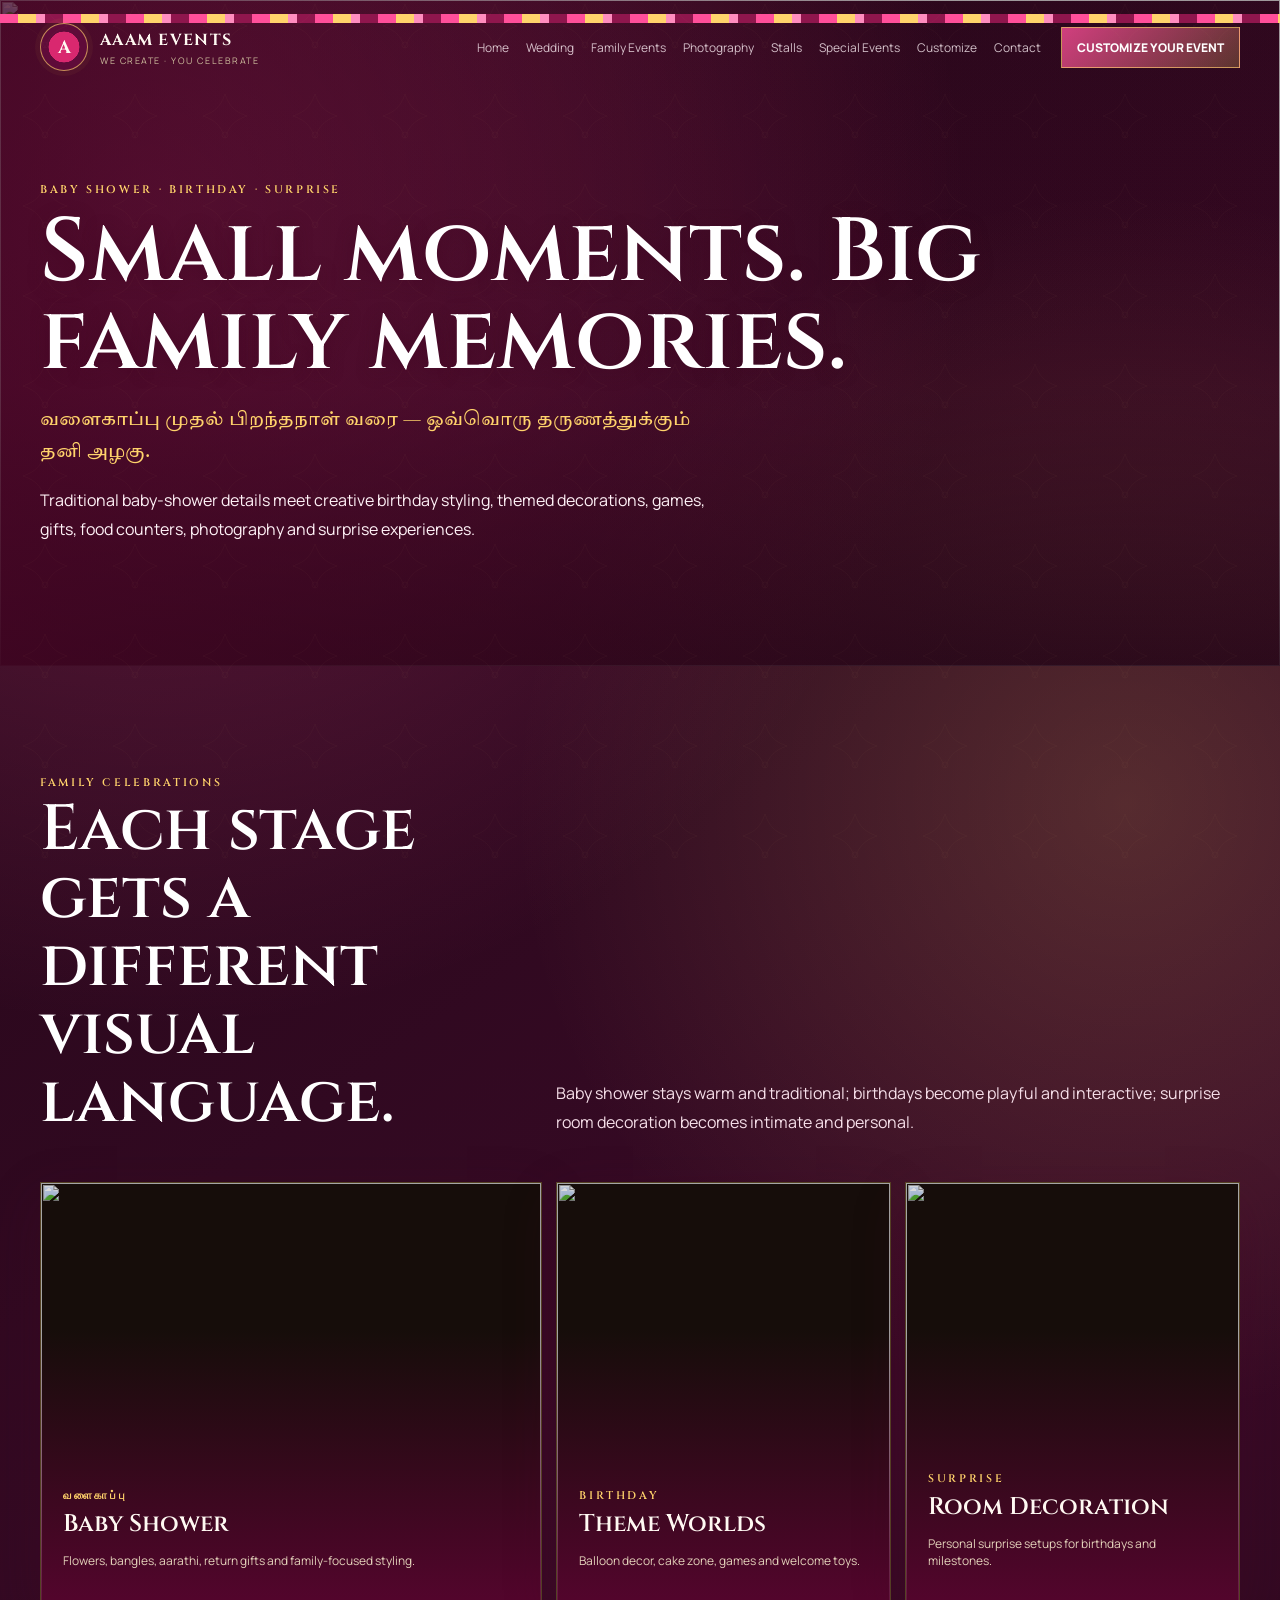
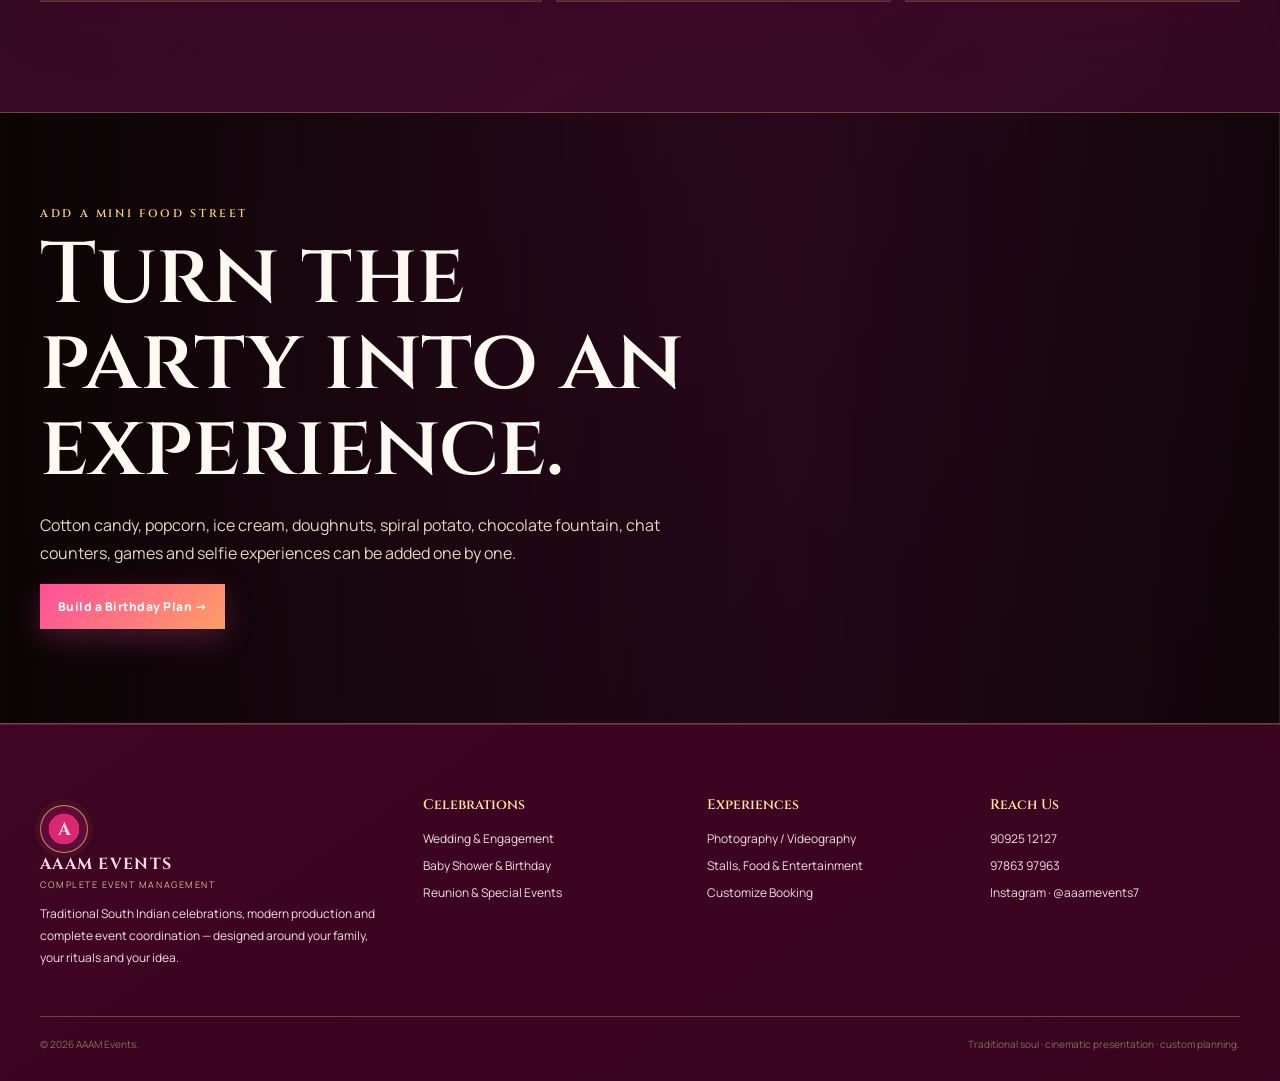
==== birthday.html @ f101c152 "Fix GitHub Pages website structure" ====
<!doctype html><html lang="en"><head><meta charset="utf-8"><meta name="viewport" content="width=device-width,initial-scale=1"><meta name="theme-color" content="#090705"><title>Baby Shower & Birthday | AAAM Events</title><link rel="stylesheet" href="assets/style.css"></head><body><header class="site-header"><div class="trad-border"></div><div class="container nav"><a class="brand" href="index.html"><div class="brand-seal">A</div><span><strong>AAAM EVENTS</strong><small>WE CREATE · YOU CELEBRATE</small></span></a><nav class="nav-links"><a href="index.html">Home</a><a href="wedding.html">Wedding</a><a href="birthday.html">Family Events</a><a href="photography.html">Photography</a><a href="stalls.html">Stalls</a><a href="corporate.html">Special Events</a><a href="booking.html">Customize</a><a href="contact.html">Contact</a></nav><a class="nav-cta" href="booking.html">CUSTOMIZE YOUR EVENT</a><button class="menu-btn">☰</button></div></header><main><section class="page-hero"><img src="https://images.unsplash.com/photo-1530103862676-de8c9debad1d?auto=format&fit=crop&w=2000&q=88"><div class="container reveal"><div class="kicker">BABY SHOWER · BIRTHDAY · SURPRISE</div><h1>Small moments. Big family memories.</h1><p class="script">வளைகாப்பு முதல் பிறந்தநாள் வரை — ஒவ்வொரு தருணத்துக்கும் தனி அழகு.</p><p>Traditional baby-shower details meet creative birthday styling, themed decorations, games, gifts, food counters, photography and surprise experiences.</p></div></section><section class="section"><div class="container"><div class="section-head reveal"><div><div class="kicker">FAMILY CELEBRATIONS</div><h2>Each stage gets a different visual language.</h2></div><p>Baby shower stays warm and traditional; birthdays become playful and interactive; surprise room decoration becomes intimate and personal.</p></div><div class="festive-grid"><div class="festive-card reveal"><img src="https://images.unsplash.com/photo-1544126592-807ade215a0b?auto=format&fit=crop&w=1500&q=86"><div class="festive-copy"><div class="kicker">வளைகாப்பு</div><h3>Baby Shower</h3><p>Flowers, bangles, aarathi, return gifts and family-focused styling.</p></div></div><div class="festive-card reveal"><img src="https://images.unsplash.com/photo-1464349153735-7db50ed83c84?auto=format&fit=crop&w=1200&q=86"><div class="festive-copy"><div class="kicker">BIRTHDAY</div><h3>Theme Worlds</h3><p>Balloon decor, cake zone, games and welcome toys.</p></div></div><div class="festive-card reveal"><img src="https://images.unsplash.com/photo-1530103862676-de8c9debad1d?auto=format&fit=crop&w=1200&q=86"><div class="festive-copy"><div class="kicker">SURPRISE</div><h3>Room Decoration</h3><p>Personal surprise setups for birthdays and milestones.</p></div></div></div></div></section><section class="cine-strip"><img class="parallax" src="https://images.unsplash.com/photo-1555244162-803834f70033?auto=format&fit=crop&w=2000&q=86"><div class="container"><div class="cine-copy reveal"><div class="kicker">ADD A MINI FOOD STREET</div><h2>Turn the party into an experience.</h2><p>Cotton candy, popcorn, ice cream, doughnuts, spiral potato, chocolate fountain, chat counters, games and selfie experiences can be added one by one.</p><a class="btn gold" href="booking.html">Build a Birthday Plan →</a></div></div></section></main><footer class="footer"><div class="container"><div class="footer-grid"><div><a class="brand" href="index.html"><div class="brand-seal">A</div><span><strong>AAAM EVENTS</strong><small>COMPLETE EVENT MANAGEMENT</small></span></a><p>Traditional South Indian celebrations, modern production and complete event coordination — designed around your family, your rituals and your idea.</p></div><div><h4>Celebrations</h4><a href="wedding.html">Wedding & Engagement</a><a href="birthday.html">Baby Shower & Birthday</a><a href="corporate.html">Reunion & Special Events</a></div><div><h4>Experiences</h4><a href="photography.html">Photography / Videography</a><a href="stalls.html">Stalls, Food & Entertainment</a><a href="booking.html">Customize Booking</a></div><div><h4>Reach Us</h4><a href="tel:+919092512127">90925 12127</a><a href="tel:+919786397963">97863 97963</a><a href="https://instagram.com/aaamevents7">Instagram · @aaamevents7</a></div></div><div class="footer-note"><span>© 2026 AAAM Events.</span><span>Traditional soul · cinematic presentation · custom planning.</span></div></div></footer><script src="assets/script.js"></script></body></html>
---- assets/style.css ----
@import url('https://fonts.googleapis.com/css2?family=Cinzel:wght@500;600;700&family=Manrope:wght@400;500;600;700&family=Tiro+Tamil:ital@0;1&display=swap');
:root{
 --ink:#090705;--ink2:#110b08;--panel:#17100c;--panel2:#20130e;--maroon:#4f0d18;--maroon2:#7a1727;--gold:#c99a45;--gold2:#f0d79a;--sandal:#e7d2ad;--ivory:#f8f1e4;--muted:#bfae98;--line:rgba(227,193,127,.18);--glass:rgba(15,9,6,.74);--shadow:0 32px 90px rgba(0,0,0,.48)
}
*{box-sizing:border-box}html{scroll-behavior:smooth}body{margin:0;background:var(--ink);color:var(--ivory);font-family:Manrope,system-ui,sans-serif;overflow-x:hidden;background-image:radial-gradient(circle at 12% 8%,rgba(122,23,39,.18),transparent 28%),radial-gradient(circle at 90% 35%,rgba(201,154,69,.08),transparent 23%)}
a{color:inherit;text-decoration:none}img{max-width:100%;display:block}.container{width:min(1200px,calc(100% - 40px));margin:auto}.section{padding:110px 0;position:relative}.eyebrow,.kicker{font:600 11px/1.2 Cinzel,serif;letter-spacing:.24em;color:var(--gold2);text-transform:uppercase}.display{font-family:Cinzel,serif}.tamil{font-family:'Tiro Tamil',serif}.muted{color:var(--muted)}
body:before{content:"";position:fixed;inset:0;pointer-events:none;z-index:90;opacity:.05;background-image:url("data:image/svg+xml,%3Csvg xmlns='http://www.w3.org/2000/svg' width='90' height='90' viewBox='0 0 90 90'%3E%3Cg fill='none' stroke='%23e1bc78' stroke-width='.7'%3E%3Cpath d='M45 4c4 12 10 18 22 22-12 4-18 10-22 22-4-12-10-18-22-22C35 22 41 16 45 4Z'/%3E%3Ccircle cx='45' cy='45' r='3'/%3E%3C/g%3E%3C/svg%3E")}
.trad-border{height:9px;background:repeating-linear-gradient(90deg,var(--gold) 0 18px,#6c1a26 18px 36px,#d8b46a 36px 45px,#25110c 45px 63px)}
.site-header{position:fixed;inset:0 0 auto;z-index:70;padding:14px 0;transition:.35s}.site-header.scrolled{padding:9px 0;background:rgba(9,7,5,.93);backdrop-filter:blur(18px);border-bottom:1px solid var(--line)}.nav{display:flex;align-items:center;gap:20px}.brand{display:flex;align-items:center;gap:12px;min-width:max-content}.brand-seal{width:48px;height:48px;border:1px solid rgba(233,204,143,.55);border-radius:50%;display:grid;place-items:center;font:700 18px Cinzel;background:radial-gradient(circle,#5d101d 0 47%,#160c08 48%);box-shadow:0 0 0 5px rgba(201,154,69,.06)}.brand strong{font:700 16px Cinzel;letter-spacing:.08em}.brand small{display:block;color:#cdbd9d;font-size:9px;letter-spacing:.17em;margin-top:3px}.nav-links{margin-left:auto;display:flex;gap:17px;align-items:center;font-size:12px}.nav-links a{color:#e7dcc8;opacity:.78;position:relative}.nav-links a:hover{opacity:1;color:var(--gold2)}.nav-cta{padding:11px 15px;border:1px solid rgba(201,154,69,.5);background:linear-gradient(135deg,rgba(122,23,39,.45),rgba(201,154,69,.08));font-size:12px;font-weight:800}.menu-btn{display:none;margin-left:auto;background:none;color:#fff;border:1px solid var(--line);padding:8px 11px;font-size:18px}
.hero{min-height:100vh;display:flex;align-items:flex-end;padding:150px 0 70px;position:relative;isolation:isolate;overflow:hidden}.hero-media{position:absolute;inset:0;z-index:-3}.hero-media img,.page-hero img{width:100%;height:100%;object-fit:cover;filter:saturate(.76) contrast(1.08) brightness(.72)}.hero:after,.page-hero:after{content:"";position:absolute;inset:0;z-index:-2;background:linear-gradient(90deg,rgba(8,5,4,.95) 0%,rgba(8,5,4,.63) 44%,rgba(8,5,4,.22) 72%),linear-gradient(180deg,rgba(8,5,4,.15),rgba(8,5,4,.35) 55%,#090705 100%)}.hero:before{content:"";position:absolute;left:0;right:0;bottom:0;height:88px;background:linear-gradient(180deg,transparent,#090705);z-index:-1}.hero-grid{display:grid;grid-template-columns:1.15fr .85fr;gap:60px;align-items:end}.hero h1{font:600 clamp(48px,7vw,92px)/.98 Cinzel;margin:16px 0 22px;letter-spacing:-.045em;max-width:900px}.hero h1 em{font-family:'Tiro Tamil',serif;font-weight:400;color:var(--gold2)}.hero p{max-width:650px;color:#dfd2be;line-height:1.8;font-size:16px}.hero-actions{display:flex;gap:12px;flex-wrap:wrap;margin-top:28px}.btn{display:inline-flex;align-items:center;gap:10px;padding:14px 18px;border:1px solid var(--line);font-size:12px;font-weight:800;letter-spacing:.04em;background:rgba(16,10,7,.55);backdrop-filter:blur(8px)}.btn.gold{background:linear-gradient(135deg,#a8782d,#d5ae67);color:#160c08;border-color:transparent}.hero-statbox{justify-self:end;width:min(360px,100%);padding:24px;border:1px solid var(--line);background:rgba(14,8,6,.56);backdrop-filter:blur(14px);position:relative}.hero-statbox:before,.hero-statbox:after{content:"";position:absolute;width:34px;height:34px;border-color:var(--gold);opacity:.7}.hero-statbox:before{left:-1px;top:-1px;border-left:2px solid;border-top:2px solid}.hero-statbox:after{right:-1px;bottom:-1px;border-right:2px solid;border-bottom:2px solid}.mini-line{display:flex;justify-content:space-between;padding:12px 0;border-bottom:1px solid rgba(255,255,255,.08);font-size:12px}.mini-line b{font-family:Cinzel;color:var(--gold2)}
.marquee{overflow:hidden;border-block:1px solid var(--line);background:#0d0806}.marquee-track{display:flex;width:max-content;animation:marquee 30s linear infinite;padding:15px 0}.marquee span{font:600 12px Cinzel;letter-spacing:.12em;color:#d9c8aa;margin-right:42px}.marquee span:after{content:"✦";color:var(--gold);margin-left:42px}@keyframes marquee{to{transform:translateX(-50%)}}
.section-head{display:grid;grid-template-columns:.8fr 1.2fr;gap:60px;align-items:end;margin-bottom:46px}.section-head h2{font:600 clamp(38px,5vw,68px)/1.06 Cinzel;margin:8px 0 0}.section-head p{color:var(--muted);line-height:1.8;margin:0;max-width:680px}.ornament{display:flex;align-items:center;gap:12px;color:var(--gold);margin:14px 0}.ornament:before,.ornament:after{content:"";height:1px;flex:1;background:linear-gradient(90deg,transparent,var(--gold),transparent)}
.life-journey{display:grid;grid-template-columns:repeat(12,1fr);gap:14px}.journey-card{grid-column:span 4;min-height:420px;position:relative;overflow:hidden;border:1px solid var(--line);background:#160d09}.journey-card.wide{grid-column:span 8}.journey-card.tall{min-height:560px}.journey-card img{position:absolute;inset:0;width:100%;height:100%;object-fit:cover;filter:saturate(.75) brightness(.7);transition:.8s}.journey-card:hover img{transform:scale(1.055);filter:saturate(.9) brightness(.8)}.journey-card:after{content:"";position:absolute;inset:0;background:linear-gradient(180deg,transparent 25%,rgba(8,5,4,.96) 95%)}.journey-copy{position:absolute;z-index:2;left:26px;right:26px;bottom:24px}.journey-copy .num{font:600 11px Cinzel;color:var(--gold2);letter-spacing:.2em}.journey-copy h3{font:600 28px Cinzel;margin:7px 0}.journey-copy p{font-size:13px;line-height:1.6;color:#d4c5ad;margin:0}.journey-copy .tamil{color:#e9d8b7;font-size:15px}
.temple-grid{display:grid;grid-template-columns:repeat(4,1fr);gap:14px}.temple-card{padding:26px 20px 22px;border:1px solid var(--line);background:linear-gradient(180deg,rgba(83,13,25,.25),rgba(25,14,10,.95));position:relative;min-height:190px;overflow:hidden}.temple-card:before{content:"";position:absolute;top:-38px;right:-38px;width:110px;height:110px;border:1px solid rgba(201,154,69,.18);transform:rotate(45deg)}.temple-card .ico{font-size:28px}.temple-card h3{font:600 18px Cinzel;margin:16px 0 8px}.temple-card p{font-size:12px;color:var(--muted);line-height:1.6}
.cine-strip{min-height:68vh;position:relative;display:flex;align-items:center;overflow:hidden;border-block:1px solid var(--line)}.cine-strip img{position:absolute;inset:-10% 0;width:100%;height:120%;object-fit:cover;filter:saturate(.72) brightness(.65)}.cine-strip:after{content:"";position:absolute;inset:0;background:linear-gradient(90deg,rgba(9,5,4,.96),rgba(9,5,4,.28) 62%,rgba(9,5,4,.75))}.cine-copy{position:relative;z-index:2;max-width:650px}.cine-copy h2{font:600 clamp(44px,7vw,86px)/1 Cinzel;margin:12px 0 20px}.cine-copy p{line-height:1.8;color:#e2d6c1}
.page-hero{min-height:74vh;padding:145px 0 68px;display:flex;align-items:flex-end;position:relative;isolation:isolate;overflow:hidden}.page-hero img{position:absolute;inset:0;z-index:-3}.page-hero h1{font:600 clamp(50px,7vw,94px)/.98 Cinzel;margin:14px 0 12px;max-width:1000px}.page-hero p{max-width:690px;line-height:1.8;color:#dfd4c1}.page-hero .script{font-family:'Tiro Tamil',serif;color:var(--gold2);font-size:18px}
/* unique wedding */.ritual-path{display:grid;grid-template-columns:repeat(5,1fr);gap:10px}.ritual{padding:28px 18px;border:1px solid var(--line);background:#130b08;text-align:center;position:relative}.ritual:after{content:"";position:absolute;right:-10px;top:50%;width:10px;height:1px;background:var(--gold)}.ritual:last-child:after{display:none}.ritual b{display:block;font:600 15px Cinzel;color:var(--gold2);margin-bottom:8px}.ritual span{font-size:11px;color:var(--muted)}
/* photography */.photo-lab{display:grid;grid-template-columns:1.1fr .9fr;gap:14px}.photo-card{position:relative;min-height:560px;overflow:hidden;border:1px solid var(--line);background:#0b0806}.photo-card.small{min-height:273px}.photo-stack{display:grid;gap:14px}.photo-card img{position:absolute;inset:0;width:100%;height:100%;object-fit:cover;filter:grayscale(.55) sepia(.18) brightness(.72);transition:.8s}.photo-card:hover img{filter:grayscale(0) sepia(0) brightness(.8);transform:scale(1.06)}.photo-card:after{content:"";position:absolute;inset:0;background:linear-gradient(180deg,transparent 36%,rgba(8,5,4,.95))}.photo-meta{position:absolute;z-index:2;left:24px;right:24px;bottom:22px}.photo-meta h3{font:600 26px Cinzel;margin:5px 0}.photo-meta p{font-size:12px;color:#d2c2a7}.viewfinder{position:absolute;inset:14px;border:1px solid rgba(239,211,156,.28);z-index:2;pointer-events:none}.viewfinder:before,.viewfinder:after{content:"";position:absolute;left:50%;top:50%;background:rgba(239,211,156,.35)}.viewfinder:before{width:1px;height:34px;transform:translate(-50%,-50%)}.viewfinder:after{height:1px;width:34px;transform:translate(-50%,-50%)}
/* birthday */.festive-grid{display:grid;grid-template-columns:1.2fr .8fr .8fr;gap:14px}.festive-card{min-height:420px;border:1px solid var(--line);position:relative;overflow:hidden;background:#160d0a}.festive-card:nth-child(2),.festive-card:nth-child(3){min-height:320px}.festive-card img{position:absolute;inset:0;width:100%;height:100%;object-fit:cover;filter:saturate(.85) brightness(.72);transition:.7s}.festive-card:hover img{transform:scale(1.05)}.festive-card:after{content:"";position:absolute;inset:0;background:linear-gradient(180deg,transparent 34%,rgba(26,8,12,.95))}.festive-copy{position:absolute;z-index:2;left:22px;bottom:20px;right:20px}.festive-copy h3{font:600 24px Cinzel;margin:6px 0}.festive-copy p{font-size:12px;color:#e3d2ba}.floating-dot{position:absolute;width:10px;height:10px;border:1px solid var(--gold);border-radius:50%;animation:floatdot 5s ease-in-out infinite}@keyframes floatdot{50%{transform:translateY(-18px) scale(1.3);opacity:.45}}
/* stalls */.stall-street{display:grid;grid-template-columns:repeat(3,1fr);gap:14px}.stall-card{padding:26px;border:1px solid var(--line);background:linear-gradient(155deg,#1f100c,#0c0806);min-height:250px;position:relative;overflow:hidden}.stall-card h3{font:600 20px Cinzel;color:var(--gold2);margin:14px 0 10px}.stall-card ul{padding-left:17px;color:var(--muted);font-size:12px;line-height:1.9}.stall-card:before{content:"";position:absolute;inset:0 auto auto 0;width:100%;height:4px;background:linear-gradient(90deg,var(--maroon2),var(--gold),var(--maroon2))}
/* corporate */.corporate-grid{display:grid;grid-template-columns:repeat(12,1fr);gap:14px}.corp-card{grid-column:span 4;padding:30px;border:1px solid var(--line);background:linear-gradient(145deg,#120c09,#1d120d);min-height:260px}.corp-card.wide{grid-column:span 8}.corp-card h3{font:600 22px Cinzel;color:var(--gold2)}.corp-card p{font-size:13px;line-height:1.7;color:var(--muted)}
/* booking */.booking-wrap{display:grid;grid-template-columns:minmax(0,1fr) 390px;gap:22px;align-items:start}.booking-shell{border:1px solid var(--line);background:linear-gradient(180deg,rgba(45,20,13,.62),rgba(17,10,7,.9));box-shadow:var(--shadow)}.booking-intro{padding:30px 32px;border-bottom:1px solid var(--line);background:radial-gradient(circle at top right,rgba(122,23,39,.32),transparent 42%)}.booking-intro h2{font:600 32px Cinzel;margin:8px 0}.booking-intro p{color:var(--muted);font-size:13px;line-height:1.7}.builder-form{padding:0 32px 32px}.form-step{padding:30px 0;border-bottom:1px solid var(--line)}.form-step:last-child{border-bottom:0}.form-step h3{font:600 19px Cinzel;margin:0 0 8px;color:#f0ddb7}.form-step .desc{margin:0 0 18px;color:var(--muted);font-size:12px}.choice-grid{display:grid;grid-template-columns:repeat(4,1fr);gap:9px}.choice input{position:absolute;opacity:0;pointer-events:none}.choice label{display:flex;align-items:center;gap:9px;padding:12px 11px;border:1px solid rgba(223,190,124,.16);background:#100b08;color:#d8c8ad;min-height:48px;font-size:11px;cursor:pointer;transition:.22s}.choice label:before{content:"";width:15px;height:15px;flex:0 0 15px;border:1px solid #8e7044;box-shadow:inset 0 0 0 3px #100b08}.choice input:checked+label{border-color:var(--gold);background:rgba(122,23,39,.33);color:#fff1d1}.choice input:checked+label:before{background:var(--gold)}.field-grid{display:grid;grid-template-columns:repeat(2,1fr);gap:12px}.field{display:flex;flex-direction:column;gap:7px}.field label{font-size:11px;color:#cbb99a}.field input,.field select,.field textarea{width:100%;border:1px solid rgba(223,190,124,.18);background:#0e0907;color:#fff4df;padding:13px 14px;border-radius:0;outline:none;font:500 12px Manrope}.field input:focus,.field select:focus,.field textarea:focus{border-color:var(--gold)}.field textarea{min-height:110px;resize:vertical}.service-group{margin-top:18px;border:1px solid rgba(223,190,124,.15);background:rgba(8,5,4,.35)}.service-group-head{display:flex;justify-content:space-between;align-items:center;padding:14px 16px;border-bottom:1px solid rgba(223,190,124,.12);background:rgba(122,23,39,.16)}.service-group-head h4{font:600 14px Cinzel;margin:0;color:var(--gold2)}.select-all{font-size:10px;color:#d5bd8d;cursor:pointer;border:0;background:none}.service-group .choice-grid{padding:14px}.sticky-summary{position:sticky;top:86px;border:1px solid rgba(201,154,69,.38);background:linear-gradient(155deg,#211008,#0b0705 50%,#180b0f);box-shadow:var(--shadow);overflow:hidden}.summary-top{padding:24px 24px 18px;border-bottom:1px solid var(--line)}.summary-top h2{font:600 28px Cinzel;margin:7px 0}.summary-body{padding:0 24px 20px}.summary-row{display:flex;justify-content:space-between;gap:18px;padding:12px 0;border-bottom:1px dashed rgba(255,255,255,.09);font-size:11px}.summary-row span{color:var(--muted)}.selected-list{max-height:280px;overflow:auto;padding:12px 0}.selected-chip{display:inline-block;margin:3px 3px 3px 0;padding:6px 8px;border:1px solid rgba(201,154,69,.26);background:rgba(122,23,39,.19);font-size:9px;color:#ead9b7}.booking-count{font:700 42px Cinzel;color:var(--gold2);line-height:1}.summary-actions{display:grid;gap:9px;padding-top:14px}.whatsapp-btn,.secondary-btn{width:100%;border:0;padding:14px 16px;font-weight:900;font-size:11px;cursor:pointer}.whatsapp-btn{background:#b78a3e;color:#160d08}.secondary-btn{background:transparent;color:#e8d6b2;border:1px solid var(--line)}.small-note{font-size:9px;color:#8f806c;line-height:1.6;margin-top:10px}
/* contact */.contact-grid{display:grid;grid-template-columns:.8fr 1.2fr;gap:14px}.contact-card{border:1px solid var(--line);padding:34px;background:#130c09}.contact-card h3{font:600 26px Cinzel;color:var(--gold2)}.contact-card a{display:block;padding:13px 0;border-bottom:1px solid var(--line);color:#decbaa}
.footer{padding:70px 0 30px;border-top:1px solid var(--line);background:#070504}.footer-grid{display:grid;grid-template-columns:1.4fr 1fr 1fr 1fr;gap:34px}.footer h4{font:600 14px Cinzel;color:var(--gold2);margin:0 0 16px}.footer a{display:block;color:var(--muted);font-size:12px;margin:10px 0}.footer p{color:var(--muted);font-size:12px;line-height:1.8}.footer-note{margin-top:36px;padding-top:20px;border-top:1px solid var(--line);display:flex;justify-content:space-between;color:#7e715f;font-size:10px}.reveal{opacity:0;transform:translateY(24px);transition:.85s cubic-bezier(.2,.75,.2,1)}.reveal.in{opacity:1;transform:none}.parallax{will-change:transform}
@media(max-width:980px){.nav-links{display:none;position:fixed;left:18px;right:18px;top:76px;flex-direction:column;align-items:stretch;background:#0d0806;border:1px solid var(--line);padding:18px}.nav-links.open{display:flex}.menu-btn{display:block}.nav-cta{display:none}.hero-grid,.section-head,.booking-wrap,.photo-lab,.contact-grid{grid-template-columns:1fr}.hero-statbox{justify-self:start}.journey-card,.journey-card.wide{grid-column:span 6}.temple-grid{grid-template-columns:repeat(2,1fr)}.ritual-path{grid-template-columns:repeat(3,1fr)}.stall-street{grid-template-columns:1fr 1fr}.corp-card,.corp-card.wide{grid-column:span 6}.choice-grid{grid-template-columns:repeat(3,1fr)}.sticky-summary{position:relative;top:0}.footer-grid{grid-template-columns:1fr 1fr}}
@media(max-width:640px){.container{width:min(100% - 24px,1200px)}.section{padding:76px 0}.site-header{padding:10px 0}.brand-seal{width:40px;height:40px}.brand strong{font-size:13px}.hero{min-height:92vh;padding:125px 0 48px}.hero h1{font-size:48px}.hero-statbox{display:none}.journey-card,.journey-card.wide{grid-column:span 12;min-height:360px}.temple-grid,.stall-street,.festive-grid{grid-template-columns:1fr}.ritual-path{grid-template-columns:1fr 1fr}.ritual:after{display:none}.corp-card,.corp-card.wide{grid-column:span 12}.choice-grid,.service-group .choice-grid,.field-grid{grid-template-columns:1fr 1fr}.builder-form{padding:0 16px 20px}.booking-intro{padding:22px 18px}.form-step{padding:24px 0}.photo-card,.photo-card.small{min-height:380px}.footer-grid{grid-template-columns:1fr}.footer-note{flex-direction:column;gap:8px}.page-hero{min-height:62vh;padding-top:120px}.page-hero h1{font-size:48px}}
@media(max-width:420px){.choice-grid,.service-group .choice-grid,.field-grid{grid-template-columns:1fr}.ritual-path{grid-template-columns:1fr}}


/* === FINAL CINEMATIC VIDEO INTEGRATION === */
.cinematic-hero{min-height:100svh;isolation:isolate;overflow:hidden}.cinematic-hero .hero-media{position:absolute;inset:0;z-index:-3}.hero-video{width:100%;height:100%;object-fit:cover;object-position:center center;display:block;filter:saturate(.86) contrast(1.06) brightness(.74)}.cinematic-hero .hero-media:after{content:"";position:absolute;inset:0;background:linear-gradient(90deg,rgba(7,4,3,.91) 0%,rgba(7,4,3,.70) 35%,rgba(7,4,3,.20) 72%,rgba(7,4,3,.34) 100%),linear-gradient(0deg,rgba(7,4,3,.70),transparent 35%,rgba(7,4,3,.26));pointer-events:none}.hero-vignette{position:absolute;inset:0;z-index:-1;pointer-events:none;background:radial-gradient(circle at 76% 42%,transparent 0 23%,rgba(7,4,3,.08) 48%,rgba(7,4,3,.50) 100%)}.film-ribbon{position:relative;z-index:5;margin-top:-1px;border-top:1px solid rgba(240,215,154,.22);border-bottom:1px solid rgba(240,215,154,.15);background:linear-gradient(90deg,#180b08,#3d1018 45%,#160b08);box-shadow:0 18px 50px rgba(0,0,0,.28)}.film-ribbon .container{min-height:92px;display:flex;align-items:center;justify-content:space-between;gap:24px}.film-label{display:grid;grid-template-columns:auto auto;align-items:center;gap:5px 22px}.film-label span{grid-row:1/3;font:600 10px Cinzel;letter-spacing:.22em;color:var(--gold2);writing-mode:vertical-rl;transform:rotate(180deg);opacity:.8}.film-label strong{font:600 18px Cinzel;color:#f3dfb7}.film-label small{color:#ad9c83;font-size:10px}.soundless{border:1px solid rgba(236,203,137,.24);background:rgba(8,5,4,.35);color:#e6cca0;padding:11px 15px;font:700 9px Manrope;letter-spacing:.12em;text-transform:uppercase;cursor:pointer;transition:.25s}.soundless:hover{border-color:var(--gold);background:rgba(122,23,39,.28)}
/* Video-backed section for the life journey */
.life-journey{position:relative}.life-journey:before{content:"";position:absolute;inset:-28px;border:1px solid rgba(201,154,69,.10);pointer-events:none}.journey-card{box-shadow:0 20px 50px rgba(0,0,0,.30)}
@media(max-width:640px){.hero-video{object-position:58% center}.film-ribbon .container{min-height:106px}.film-label{grid-template-columns:auto 1fr;gap:4px 12px}.film-label span{grid-row:1/3}.film-label strong{font-size:14px}.film-label small{font-size:9px}.soundless{display:none}}


/* === BRIGHT CINEMATIC HOME: VIDEO RUNS BEHIND THE WHOLE PAGE === */
.home-page{--pink:#ff4f9a;--pink2:#ff78b6;--rose:#d9286f;--sun:#ffd36b;--cream:#fff7ea;background:transparent;color:#fff9f2}
.home-page .global-video-bg{position:fixed;inset:0;z-index:-20;background:#14060d;overflow:hidden}
.home-page .global-video-bg video{width:100%;height:100%;object-fit:cover;object-position:center;filter:saturate(1.2) contrast(1.03) brightness(1.06);transform:scale(1.01)}
.home-page:before{opacity:.025;z-index:60}
.home-page main,.home-page .section,.home-page .marquee,.home-page .film-ribbon,.home-page .footer{background:transparent}
.home-page .hero:after,.home-page .hero:before,.home-page .cinematic-hero .hero-media:after,.home-page .hero-vignette{display:none!important;background:none!important}
.home-page .cinematic-hero{background:transparent}
.home-page .hero h1{font-size:clamp(44px,6vw,78px);max-width:760px;text-shadow:0 3px 18px rgba(25,0,12,.72)}
.home-page .hero h1 em,.home-page .kicker,.home-page .eyebrow{color:var(--sun)}
.home-page .hero p{color:#fff;max-width:680px;text-shadow:0 2px 10px rgba(25,0,12,.8);font-weight:500}
.home-page .hero-statbox{background:rgba(58,4,29,.22);border-color:rgba(255,211,107,.55);backdrop-filter:blur(5px)}
.home-page .hero-statbox .mini-line b{color:#ffe3a0}
.home-page .btn{background:rgba(111,6,55,.28);border-color:rgba(255,255,255,.45);color:white;backdrop-filter:blur(4px)}
.home-page .btn.gold{background:linear-gradient(135deg,var(--pink),#ff9d65);color:#fff;border:0;box-shadow:0 10px 30px rgba(255,79,154,.28)}
.home-page .film-ribbon{background:rgba(75,5,39,.34);border-color:rgba(255,211,107,.4);backdrop-filter:blur(5px)}
.home-page .film-label strong{color:#fff}.home-page .film-label small{color:#ffe9f2}.home-page .film-label span{color:var(--sun)}
.home-page .marquee{background:rgba(75,5,39,.30);border-color:rgba(255,255,255,.2);backdrop-filter:blur(4px)}
.home-page .marquee span{color:#fff}.home-page .marquee span:after{color:var(--sun)}
.home-page .section{margin:24px 0}.home-page .section>.container{padding:48px 34px;background:rgba(61,4,31,.20);border:1px solid rgba(255,255,255,.16);backdrop-filter:blur(3px);box-shadow:0 20px 60px rgba(38,0,18,.12)}
.home-page .section-head p,.home-page .muted{color:#fff0f6}.home-page .section-head h2{color:#fff;text-shadow:0 3px 14px rgba(32,0,14,.5)}
.home-page .journey-card{border-color:rgba(255,255,255,.35);box-shadow:0 18px 50px rgba(45,0,21,.25)}
.home-page .journey-card img{filter:saturate(1.08) brightness(.9)}.home-page .journey-card:hover img{filter:saturate(1.2) brightness(1)}
.home-page .journey-card:after{background:linear-gradient(180deg,transparent 35%,rgba(74,3,35,.86) 100%)}
.home-page .temple-card{background:linear-gradient(145deg,rgba(215,40,111,.48),rgba(255,118,182,.18));border-color:rgba(255,225,158,.42);backdrop-filter:blur(5px)}
.home-page .temple-card p{color:#fff0f6}.home-page .temple-card h3{color:#fff}.home-page .temple-card .ico{filter:drop-shadow(0 4px 10px rgba(0,0,0,.25))}
.home-page .cine-strip:after{background:linear-gradient(90deg,rgba(91,3,43,.48),rgba(91,3,43,.05) 65%,rgba(91,3,43,.18))}.home-page .cine-strip img{filter:saturate(1.1) brightness(.9)}
.home-page .footer{background:rgba(49,2,24,.40);backdrop-filter:blur(6px);border-color:rgba(255,255,255,.18)}
.home-page .site-header.scrolled{background:rgba(79,3,39,.68);border-color:rgba(255,255,255,.16);backdrop-filter:blur(10px)}
.home-page .trad-border{background:repeating-linear-gradient(90deg,#ff4f9a 0 18px,#ffd36b 18px 36px,#ff8dbf 36px 45px,#8f164d 45px 63px)}
.sound-toggle{position:fixed;right:22px;bottom:22px;z-index:100;border:1px solid rgba(255,255,255,.55);border-radius:999px;background:linear-gradient(135deg,#e92d79,#ff7fae);color:#fff;padding:12px 17px;font:800 11px Manrope;letter-spacing:.04em;cursor:pointer;box-shadow:0 10px 35px rgba(79,3,39,.35)}
.sound-toggle.on{background:linear-gradient(135deg,#ffb83e,#ff6c91)}
@media(max-width:640px){.home-page .section>.container{padding:30px 18px}.home-page .hero h1{font-size:43px}.sound-toggle{right:12px;bottom:12px;padding:10px 13px}.home-page .global-video-bg video{object-position:58% center}}


/* === BRIGHT PINK + GOLD THEME FOR ALL INNER PAGES === */
body:not(.home-page){
 --ink:#190815;--ink2:#2a0a21;--panel:#541236;--panel2:#721744;
 --maroon:#a7185c;--maroon2:#d9286f;--gold:#ffd36b;--gold2:#ffe3a0;
 --sandal:#ffd9e8;--ivory:#fff8f2;--muted:#f4dce6;
 --line:rgba(255,211,107,.30);--glass:rgba(104,9,55,.52);
 --shadow:0 26px 70px rgba(71,0,37,.30);
 background:#250818;
 background-image:radial-gradient(circle at 12% 8%,rgba(255,79,154,.30),transparent 30%),radial-gradient(circle at 88% 30%,rgba(255,211,107,.17),transparent 28%),linear-gradient(145deg,#210716,#3a0a27 58%,#220716);
 color:#fff9f2;
}
body:not(.home-page) .trad-border{background:repeating-linear-gradient(90deg,#ff4f9a 0 18px,#ffd36b 18px 36px,#ff8dbf 36px 45px,#8f164d 45px 63px)}
body:not(.home-page) .site-header.scrolled{background:rgba(91,4,49,.86);border-color:rgba(255,255,255,.16);backdrop-filter:blur(12px)}
body:not(.home-page) .brand-seal{background:radial-gradient(circle,#d9286f 0 47%,#5f0b39 48%);border-color:rgba(255,211,107,.65)}
body:not(.home-page) .nav-links a{color:#fff2f7}.nav-links a:hover{color:#ffd36b}
body:not(.home-page) .nav-cta{background:linear-gradient(135deg,rgba(255,79,154,.78),rgba(255,211,107,.22));border-color:rgba(255,211,107,.62);color:#fff}
body:not(.home-page) .page-hero img{filter:saturate(1.08) contrast(1.02) brightness(.88)}
body:not(.home-page) .page-hero:after{background:linear-gradient(90deg,rgba(70,4,36,.72) 0%,rgba(70,4,36,.28) 48%,rgba(70,4,36,.08) 74%),linear-gradient(180deg,rgba(70,4,36,.03),rgba(70,4,36,.14) 58%,rgba(37,8,24,.88) 100%)}
body:not(.home-page) .page-hero h1{color:#fff;text-shadow:0 3px 18px rgba(63,0,31,.45)}
body:not(.home-page) .page-hero p{color:#fff2f7}
body:not(.home-page) .kicker,body:not(.home-page) .eyebrow,body:not(.home-page) .page-hero .script{color:#ffd36b}
body:not(.home-page) .section-head p,body:not(.home-page) .muted{color:#f6dfe9}
body:not(.home-page) .section-head h2{color:#fff}
body:not(.home-page) .ritual,body:not(.home-page) .temple-card,body:not(.home-page) .choice-card,body:not(.home-page) .service-group,body:not(.home-page) .builder-form,body:not(.home-page) .sticky-summary,body:not(.home-page) .contact-panel{background:linear-gradient(145deg,rgba(215,40,111,.34),rgba(111,14,68,.38));border-color:rgba(255,211,107,.28);backdrop-filter:blur(6px)}
body:not(.home-page) .photo-card,body:not(.home-page) .journey-card,body:not(.home-page) .corp-card,body:not(.home-page) .stall-card,body:not(.home-page) .festive-card{border-color:rgba(255,211,107,.27);box-shadow:0 18px 50px rgba(72,0,36,.24)}
body:not(.home-page) .photo-card img,body:not(.home-page) .journey-card img,body:not(.home-page) .corp-card img,body:not(.home-page) .festive-card img{filter:saturate(1.05) brightness(.86)}
body:not(.home-page) .photo-card:hover img,body:not(.home-page) .journey-card:hover img{filter:saturate(1.18) brightness(.96)}
body:not(.home-page) .photo-card:after,body:not(.home-page) .journey-card:after,body:not(.home-page) .corp-card:after,body:not(.home-page) .festive-card:after{background:linear-gradient(180deg,transparent 35%,rgba(91,4,49,.88) 100%)}
body:not(.home-page) .btn{background:rgba(111,6,55,.36);border-color:rgba(255,255,255,.38);color:#fff}
body:not(.home-page) .btn.gold{background:linear-gradient(135deg,#ff4f9a,#ff9d65);color:#fff;border:0;box-shadow:0 10px 30px rgba(255,79,154,.24)}
body:not(.home-page) .footer{background:rgba(67,3,35,.72);border-color:rgba(255,255,255,.14)}
body:not(.home-page) input,body:not(.home-page) select,body:not(.home-page) textarea{background:rgba(61,4,31,.46);border-color:rgba(255,211,107,.26);color:#fff}
body:not(.home-page) input::placeholder,body:not(.home-page) textarea::placeholder{color:#e7bfd1}
body:not(.home-page) .summary-line,body:not(.home-page) .mini-line{border-color:rgba(255,255,255,.12)}
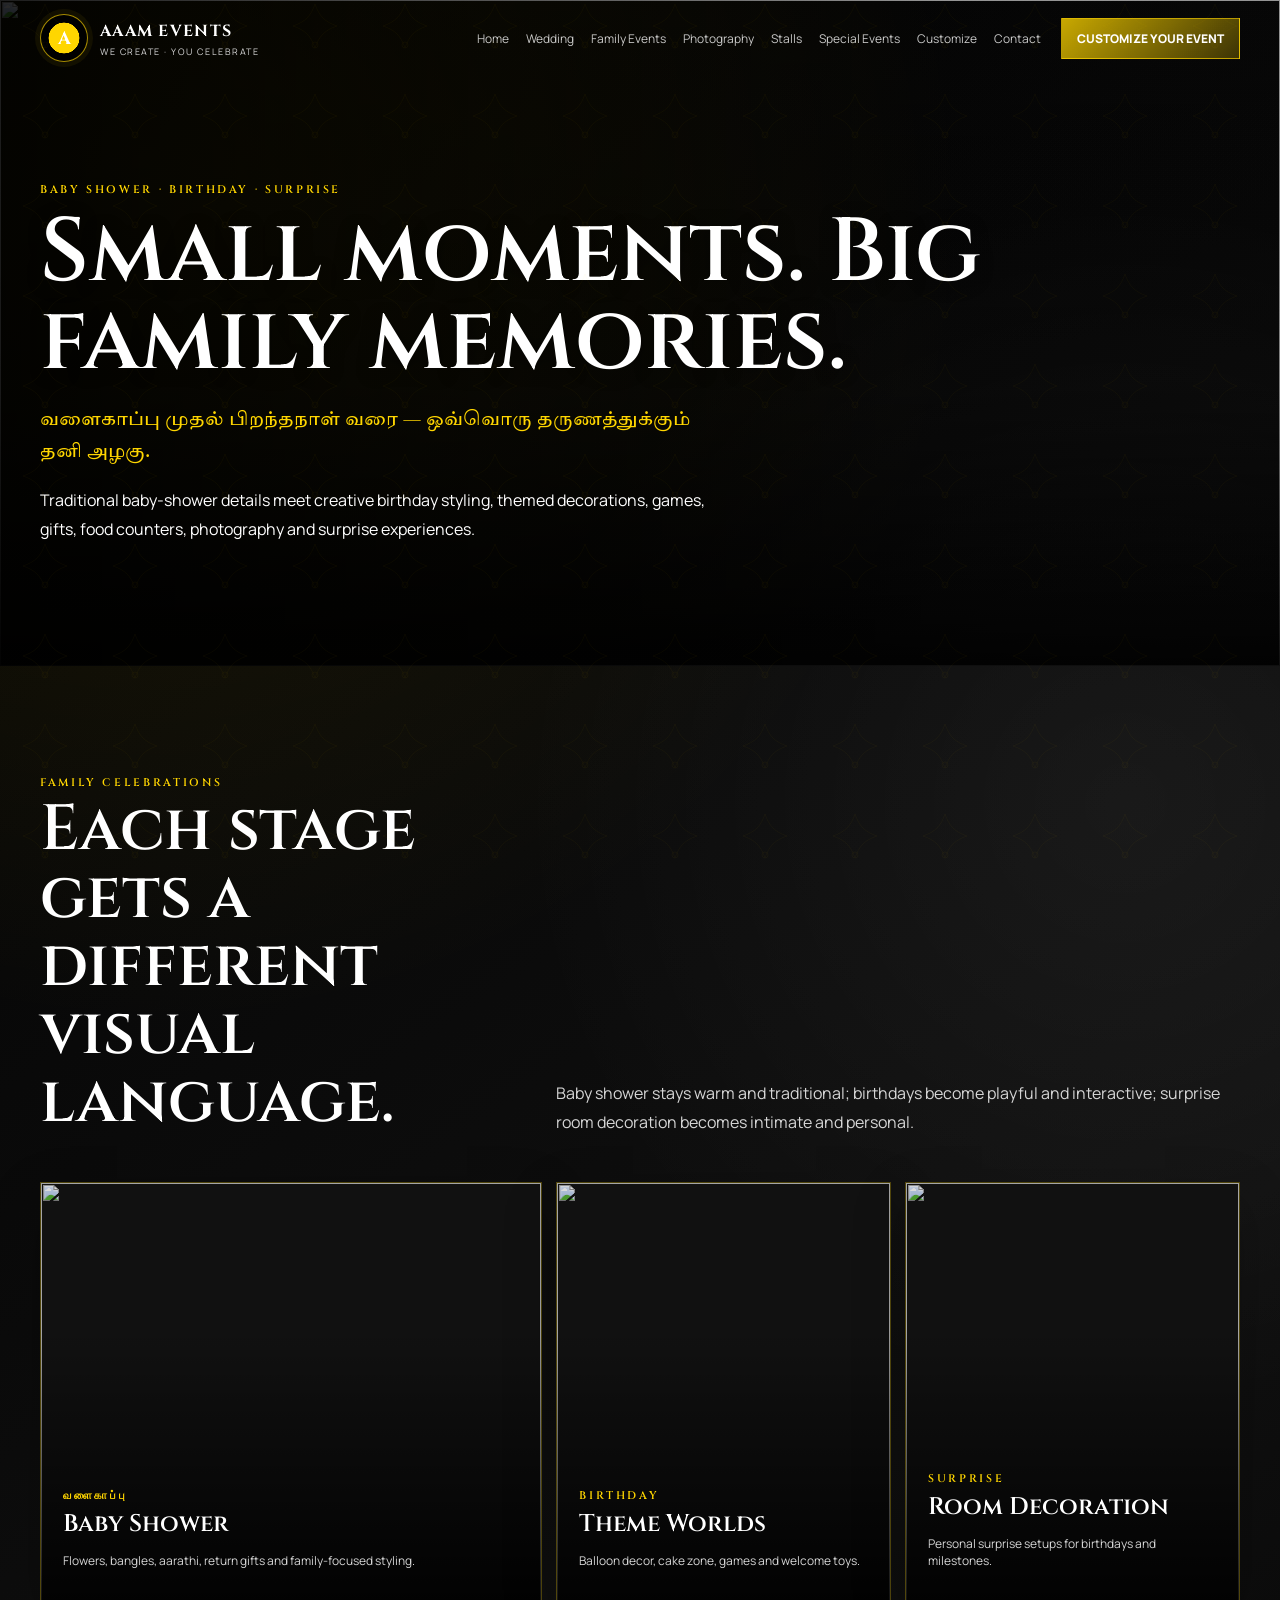
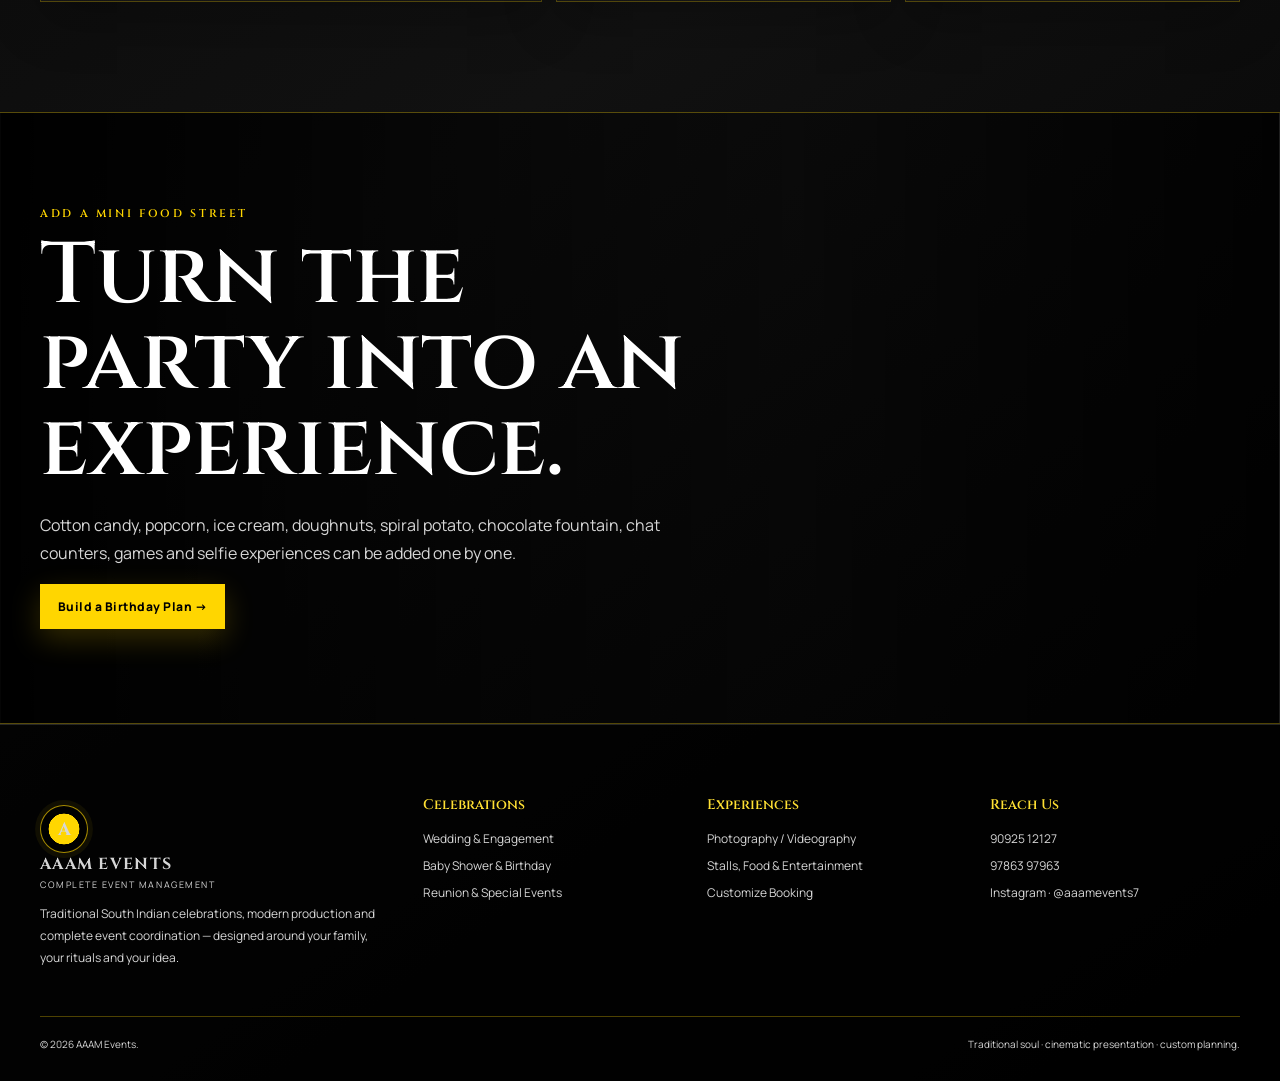
==== commit eee4d60e: "videoupdate" ====
--- a/birthday.html
+++ b/birthday.html
@@ -1 +1,169 @@
-<!doctype html><html lang="en"><head><meta charset="utf-8"><meta name="viewport" content="width=device-width,initial-scale=1"><meta name="theme-color" content="#090705"><title>Baby Shower & Birthday | AAAM Events</title><link rel="stylesheet" href="assets/style.css"></head><body><header class="site-header"><div class="trad-border"></div><div class="container nav"><a class="brand" href="index.html"><div class="brand-seal">A</div><span><strong>AAAM EVENTS</strong><small>WE CREATE · YOU CELEBRATE</small></span></a><nav class="nav-links"><a href="index.html">Home</a><a href="wedding.html">Wedding</a><a href="birthday.html">Family Events</a><a href="photography.html">Photography</a><a href="stalls.html">Stalls</a><a href="corporate.html">Special Events</a><a href="booking.html">Customize</a><a href="contact.html">Contact</a></nav><a class="nav-cta" href="booking.html">CUSTOMIZE YOUR EVENT</a><button class="menu-btn">☰</button></div></header><main><section class="page-hero"><img src="https://images.unsplash.com/photo-1530103862676-de8c9debad1d?auto=format&fit=crop&w=2000&q=88"><div class="container reveal"><div class="kicker">BABY SHOWER · BIRTHDAY · SURPRISE</div><h1>Small moments. Big family memories.</h1><p class="script">வளைகாப்பு முதல் பிறந்தநாள் வரை — ஒவ்வொரு தருணத்துக்கும் தனி அழகு.</p><p>Traditional baby-shower details meet creative birthday styling, themed decorations, games, gifts, food counters, photography and surprise experiences.</p></div></section><section class="section"><div class="container"><div class="section-head reveal"><div><div class="kicker">FAMILY CELEBRATIONS</div><h2>Each stage gets a different visual language.</h2></div><p>Baby shower stays warm and traditional; birthdays become playful and interactive; surprise room decoration becomes intimate and personal.</p></div><div class="festive-grid"><div class="festive-card reveal"><img src="https://images.unsplash.com/photo-1544126592-807ade215a0b?auto=format&fit=crop&w=1500&q=86"><div class="festive-copy"><div class="kicker">வளைகாப்பு</div><h3>Baby Shower</h3><p>Flowers, bangles, aarathi, return gifts and family-focused styling.</p></div></div><div class="festive-card reveal"><img src="https://images.unsplash.com/photo-1464349153735-7db50ed83c84?auto=format&fit=crop&w=1200&q=86"><div class="festive-copy"><div class="kicker">BIRTHDAY</div><h3>Theme Worlds</h3><p>Balloon decor, cake zone, games and welcome toys.</p></div></div><div class="festive-card reveal"><img src="https://images.unsplash.com/photo-1530103862676-de8c9debad1d?auto=format&fit=crop&w=1200&q=86"><div class="festive-copy"><div class="kicker">SURPRISE</div><h3>Room Decoration</h3><p>Personal surprise setups for birthdays and milestones.</p></div></div></div></div></section><section class="cine-strip"><img class="parallax" src="https://images.unsplash.com/photo-1555244162-803834f70033?auto=format&fit=crop&w=2000&q=86"><div class="container"><div class="cine-copy reveal"><div class="kicker">ADD A MINI FOOD STREET</div><h2>Turn the party into an experience.</h2><p>Cotton candy, popcorn, ice cream, doughnuts, spiral potato, chocolate fountain, chat counters, games and selfie experiences can be added one by one.</p><a class="btn gold" href="booking.html">Build a Birthday Plan →</a></div></div></section></main><footer class="footer"><div class="container"><div class="footer-grid"><div><a class="brand" href="index.html"><div class="brand-seal">A</div><span><strong>AAAM EVENTS</strong><small>COMPLETE EVENT MANAGEMENT</small></span></a><p>Traditional South Indian celebrations, modern production and complete event coordination — designed around your family, your rituals and your idea.</p></div><div><h4>Celebrations</h4><a href="wedding.html">Wedding & Engagement</a><a href="birthday.html">Baby Shower & Birthday</a><a href="corporate.html">Reunion & Special Events</a></div><div><h4>Experiences</h4><a href="photography.html">Photography / Videography</a><a href="stalls.html">Stalls, Food & Entertainment</a><a href="booking.html">Customize Booking</a></div><div><h4>Reach Us</h4><a href="tel:+919092512127">90925 12127</a><a href="tel:+919786397963">97863 97963</a><a href="https://instagram.com/aaamevents7">Instagram · @aaamevents7</a></div></div><div class="footer-note"><span>© 2026 AAAM Events.</span><span>Traditional soul · cinematic presentation · custom planning.</span></div></div></footer><script src="assets/script.js"></script></body></html>+<!doctype html>
+<html lang="en">
+  <head>
+    <meta charset="utf-8" />
+    <meta name="viewport" content="width=device-width,initial-scale=1" />
+    <meta name="theme-color" content="#090705" />
+    <title>Baby Shower & Birthday | AAAM Events</title>
+    <link rel="stylesheet" href="assets/style.css" />
+  </head>
+  <body>
+    <header class="site-header">
+      <!-- <div class="trad-border"></div> -->
+      <div class="container nav">
+        <a class="brand" href="index.html"
+          ><div class="brand-seal">A</div>
+          <span
+            ><strong>AAAM EVENTS</strong
+            ><small>WE CREATE · YOU CELEBRATE</small></span
+          ></a
+        >
+        <nav class="nav-links">
+          <a href="index.html">Home</a><a href="wedding.html">Wedding</a
+          ><a href="birthday.html">Family Events</a
+          ><a href="photography.html">Photography</a
+          ><a href="stalls.html">Stalls</a
+          ><a href="corporate.html">Special Events</a
+          ><a href="booking.html">Customize</a
+          ><a href="contact.html">Contact</a>
+        </nav>
+        <a class="nav-cta" href="booking.html">CUSTOMIZE YOUR EVENT</a
+        ><button class="menu-btn">☰</button>
+      </div>
+    </header>
+    <main>
+      <section class="page-hero">
+        <img
+          src="https://images.unsplash.com/photo-1530103862676-de8c9debad1d?auto=format&fit=crop&w=2000&q=88"
+        />
+        <div class="container reveal">
+          <div class="kicker">BABY SHOWER · BIRTHDAY · SURPRISE</div>
+          <h1>Small moments. Big family memories.</h1>
+          <p class="script">
+            வளைகாப்பு முதல் பிறந்தநாள் வரை — ஒவ்வொரு தருணத்துக்கும் தனி அழகு.
+          </p>
+          <p>
+            Traditional baby-shower details meet creative birthday styling,
+            themed decorations, games, gifts, food counters, photography and
+            surprise experiences.
+          </p>
+        </div>
+      </section>
+      <section class="section">
+        <div class="container">
+          <div class="section-head reveal">
+            <div>
+              <div class="kicker">FAMILY CELEBRATIONS</div>
+              <h2>Each stage gets a different visual language.</h2>
+            </div>
+            <p>
+              Baby shower stays warm and traditional; birthdays become playful
+              and interactive; surprise room decoration becomes intimate and
+              personal.
+            </p>
+          </div>
+          <div class="festive-grid">
+            <div class="festive-card reveal">
+              <img
+                src="https://images.unsplash.com/photo-1544126592-807ade215a0b?auto=format&fit=crop&w=1500&q=86"
+              />
+              <div class="festive-copy">
+                <div class="kicker">வளைகாப்பு</div>
+                <h3>Baby Shower</h3>
+                <p>
+                  Flowers, bangles, aarathi, return gifts and family-focused
+                  styling.
+                </p>
+              </div>
+            </div>
+            <div class="festive-card reveal">
+              <img
+                src="https://images.unsplash.com/photo-1464349153735-7db50ed83c84?auto=format&fit=crop&w=1200&q=86"
+              />
+              <div class="festive-copy">
+                <div class="kicker">BIRTHDAY</div>
+                <h3>Theme Worlds</h3>
+                <p>Balloon decor, cake zone, games and welcome toys.</p>
+              </div>
+            </div>
+            <div class="festive-card reveal">
+              <img
+                src="https://images.unsplash.com/photo-1530103862676-de8c9debad1d?auto=format&fit=crop&w=1200&q=86"
+              />
+              <div class="festive-copy">
+                <div class="kicker">SURPRISE</div>
+                <h3>Room Decoration</h3>
+                <p>Personal surprise setups for birthdays and milestones.</p>
+              </div>
+            </div>
+          </div>
+        </div>
+      </section>
+      <section class="cine-strip">
+        <img
+          class="parallax"
+          src="https://images.unsplash.com/photo-1555244162-803834f70033?auto=format&fit=crop&w=2000&q=86"
+        />
+        <div class="container">
+          <div class="cine-copy reveal">
+            <div class="kicker">ADD A MINI FOOD STREET</div>
+            <h2>Turn the party into an experience.</h2>
+            <p>
+              Cotton candy, popcorn, ice cream, doughnuts, spiral potato,
+              chocolate fountain, chat counters, games and selfie experiences
+              can be added one by one.
+            </p>
+            <a class="btn gold" href="booking.html">Build a Birthday Plan →</a>
+          </div>
+        </div>
+      </section>
+    </main>
+    <footer class="footer">
+      <div class="container">
+        <div class="footer-grid">
+          <div>
+            <a class="brand" href="index.html"
+              ><div class="brand-seal">A</div>
+              <span
+                ><strong>AAAM EVENTS</strong
+                ><small>COMPLETE EVENT MANAGEMENT</small></span
+              ></a
+            >
+            <p>
+              Traditional South Indian celebrations, modern production and
+              complete event coordination — designed around your family, your
+              rituals and your idea.
+            </p>
+          </div>
+          <div>
+            <h4>Celebrations</h4>
+            <a href="wedding.html">Wedding & Engagement</a
+            ><a href="birthday.html">Baby Shower & Birthday</a
+            ><a href="corporate.html">Reunion & Special Events</a>
+          </div>
+          <div>
+            <h4>Experiences</h4>
+            <a href="photography.html">Photography / Videography</a
+            ><a href="stalls.html">Stalls, Food & Entertainment</a
+            ><a href="booking.html">Customize Booking</a>
+          </div>
+          <div>
+            <h4>Reach Us</h4>
+            <a href="tel:+919092512127">90925 12127</a
+            ><a href="tel:+919786397963">97863 97963</a
+            ><a href="https://instagram.com/aaamevents7"
+              >Instagram · @aaamevents7</a
+            >
+          </div>
+        </div>
+        <div class="footer-note">
+          <span>© 2026 AAAM Events.</span
+          ><span
+            >Traditional soul · cinematic presentation · custom planning.</span
+          >
+        </div>
+      </div>
+    </footer>
+    <script src="assets/script.js"></script>
+  </body>
+</html>
--- a/assets/style.css
+++ b/assets/style.css
@@ -1,105 +1,3088 @@
-@import url('https://fonts.googleapis.com/css2?family=Cinzel:wght@500;600;700&family=Manrope:wght@400;500;600;700&family=Tiro+Tamil:ital@0;1&display=swap');
-:root{
- --ink:#090705;--ink2:#110b08;--panel:#17100c;--panel2:#20130e;--maroon:#4f0d18;--maroon2:#7a1727;--gold:#c99a45;--gold2:#f0d79a;--sandal:#e7d2ad;--ivory:#f8f1e4;--muted:#bfae98;--line:rgba(227,193,127,.18);--glass:rgba(15,9,6,.74);--shadow:0 32px 90px rgba(0,0,0,.48)
-}
-*{box-sizing:border-box}html{scroll-behavior:smooth}body{margin:0;background:var(--ink);color:var(--ivory);font-family:Manrope,system-ui,sans-serif;overflow-x:hidden;background-image:radial-gradient(circle at 12% 8%,rgba(122,23,39,.18),transparent 28%),radial-gradient(circle at 90% 35%,rgba(201,154,69,.08),transparent 23%)}
-a{color:inherit;text-decoration:none}img{max-width:100%;display:block}.container{width:min(1200px,calc(100% - 40px));margin:auto}.section{padding:110px 0;position:relative}.eyebrow,.kicker{font:600 11px/1.2 Cinzel,serif;letter-spacing:.24em;color:var(--gold2);text-transform:uppercase}.display{font-family:Cinzel,serif}.tamil{font-family:'Tiro Tamil',serif}.muted{color:var(--muted)}
-body:before{content:"";position:fixed;inset:0;pointer-events:none;z-index:90;opacity:.05;background-image:url("data:image/svg+xml,%3Csvg xmlns='http://www.w3.org/2000/svg' width='90' height='90' viewBox='0 0 90 90'%3E%3Cg fill='none' stroke='%23e1bc78' stroke-width='.7'%3E%3Cpath d='M45 4c4 12 10 18 22 22-12 4-18 10-22 22-4-12-10-18-22-22C35 22 41 16 45 4Z'/%3E%3Ccircle cx='45' cy='45' r='3'/%3E%3C/g%3E%3C/svg%3E")}
-.trad-border{height:9px;background:repeating-linear-gradient(90deg,var(--gold) 0 18px,#6c1a26 18px 36px,#d8b46a 36px 45px,#25110c 45px 63px)}
-.site-header{position:fixed;inset:0 0 auto;z-index:70;padding:14px 0;transition:.35s}.site-header.scrolled{padding:9px 0;background:rgba(9,7,5,.93);backdrop-filter:blur(18px);border-bottom:1px solid var(--line)}.nav{display:flex;align-items:center;gap:20px}.brand{display:flex;align-items:center;gap:12px;min-width:max-content}.brand-seal{width:48px;height:48px;border:1px solid rgba(233,204,143,.55);border-radius:50%;display:grid;place-items:center;font:700 18px Cinzel;background:radial-gradient(circle,#5d101d 0 47%,#160c08 48%);box-shadow:0 0 0 5px rgba(201,154,69,.06)}.brand strong{font:700 16px Cinzel;letter-spacing:.08em}.brand small{display:block;color:#cdbd9d;font-size:9px;letter-spacing:.17em;margin-top:3px}.nav-links{margin-left:auto;display:flex;gap:17px;align-items:center;font-size:12px}.nav-links a{color:#e7dcc8;opacity:.78;position:relative}.nav-links a:hover{opacity:1;color:var(--gold2)}.nav-cta{padding:11px 15px;border:1px solid rgba(201,154,69,.5);background:linear-gradient(135deg,rgba(122,23,39,.45),rgba(201,154,69,.08));font-size:12px;font-weight:800}.menu-btn{display:none;margin-left:auto;background:none;color:#fff;border:1px solid var(--line);padding:8px 11px;font-size:18px}
-.hero{min-height:100vh;display:flex;align-items:flex-end;padding:150px 0 70px;position:relative;isolation:isolate;overflow:hidden}.hero-media{position:absolute;inset:0;z-index:-3}.hero-media img,.page-hero img{width:100%;height:100%;object-fit:cover;filter:saturate(.76) contrast(1.08) brightness(.72)}.hero:after,.page-hero:after{content:"";position:absolute;inset:0;z-index:-2;background:linear-gradient(90deg,rgba(8,5,4,.95) 0%,rgba(8,5,4,.63) 44%,rgba(8,5,4,.22) 72%),linear-gradient(180deg,rgba(8,5,4,.15),rgba(8,5,4,.35) 55%,#090705 100%)}.hero:before{content:"";position:absolute;left:0;right:0;bottom:0;height:88px;background:linear-gradient(180deg,transparent,#090705);z-index:-1}.hero-grid{display:grid;grid-template-columns:1.15fr .85fr;gap:60px;align-items:end}.hero h1{font:600 clamp(48px,7vw,92px)/.98 Cinzel;margin:16px 0 22px;letter-spacing:-.045em;max-width:900px}.hero h1 em{font-family:'Tiro Tamil',serif;font-weight:400;color:var(--gold2)}.hero p{max-width:650px;color:#dfd2be;line-height:1.8;font-size:16px}.hero-actions{display:flex;gap:12px;flex-wrap:wrap;margin-top:28px}.btn{display:inline-flex;align-items:center;gap:10px;padding:14px 18px;border:1px solid var(--line);font-size:12px;font-weight:800;letter-spacing:.04em;background:rgba(16,10,7,.55);backdrop-filter:blur(8px)}.btn.gold{background:linear-gradient(135deg,#a8782d,#d5ae67);color:#160c08;border-color:transparent}.hero-statbox{justify-self:end;width:min(360px,100%);padding:24px;border:1px solid var(--line);background:rgba(14,8,6,.56);backdrop-filter:blur(14px);position:relative}.hero-statbox:before,.hero-statbox:after{content:"";position:absolute;width:34px;height:34px;border-color:var(--gold);opacity:.7}.hero-statbox:before{left:-1px;top:-1px;border-left:2px solid;border-top:2px solid}.hero-statbox:after{right:-1px;bottom:-1px;border-right:2px solid;border-bottom:2px solid}.mini-line{display:flex;justify-content:space-between;padding:12px 0;border-bottom:1px solid rgba(255,255,255,.08);font-size:12px}.mini-line b{font-family:Cinzel;color:var(--gold2)}
-.marquee{overflow:hidden;border-block:1px solid var(--line);background:#0d0806}.marquee-track{display:flex;width:max-content;animation:marquee 30s linear infinite;padding:15px 0}.marquee span{font:600 12px Cinzel;letter-spacing:.12em;color:#d9c8aa;margin-right:42px}.marquee span:after{content:"✦";color:var(--gold);margin-left:42px}@keyframes marquee{to{transform:translateX(-50%)}}
-.section-head{display:grid;grid-template-columns:.8fr 1.2fr;gap:60px;align-items:end;margin-bottom:46px}.section-head h2{font:600 clamp(38px,5vw,68px)/1.06 Cinzel;margin:8px 0 0}.section-head p{color:var(--muted);line-height:1.8;margin:0;max-width:680px}.ornament{display:flex;align-items:center;gap:12px;color:var(--gold);margin:14px 0}.ornament:before,.ornament:after{content:"";height:1px;flex:1;background:linear-gradient(90deg,transparent,var(--gold),transparent)}
-.life-journey{display:grid;grid-template-columns:repeat(12,1fr);gap:14px}.journey-card{grid-column:span 4;min-height:420px;position:relative;overflow:hidden;border:1px solid var(--line);background:#160d09}.journey-card.wide{grid-column:span 8}.journey-card.tall{min-height:560px}.journey-card img{position:absolute;inset:0;width:100%;height:100%;object-fit:cover;filter:saturate(.75) brightness(.7);transition:.8s}.journey-card:hover img{transform:scale(1.055);filter:saturate(.9) brightness(.8)}.journey-card:after{content:"";position:absolute;inset:0;background:linear-gradient(180deg,transparent 25%,rgba(8,5,4,.96) 95%)}.journey-copy{position:absolute;z-index:2;left:26px;right:26px;bottom:24px}.journey-copy .num{font:600 11px Cinzel;color:var(--gold2);letter-spacing:.2em}.journey-copy h3{font:600 28px Cinzel;margin:7px 0}.journey-copy p{font-size:13px;line-height:1.6;color:#d4c5ad;margin:0}.journey-copy .tamil{color:#e9d8b7;font-size:15px}
-.temple-grid{display:grid;grid-template-columns:repeat(4,1fr);gap:14px}.temple-card{padding:26px 20px 22px;border:1px solid var(--line);background:linear-gradient(180deg,rgba(83,13,25,.25),rgba(25,14,10,.95));position:relative;min-height:190px;overflow:hidden}.temple-card:before{content:"";position:absolute;top:-38px;right:-38px;width:110px;height:110px;border:1px solid rgba(201,154,69,.18);transform:rotate(45deg)}.temple-card .ico{font-size:28px}.temple-card h3{font:600 18px Cinzel;margin:16px 0 8px}.temple-card p{font-size:12px;color:var(--muted);line-height:1.6}
-.cine-strip{min-height:68vh;position:relative;display:flex;align-items:center;overflow:hidden;border-block:1px solid var(--line)}.cine-strip img{position:absolute;inset:-10% 0;width:100%;height:120%;object-fit:cover;filter:saturate(.72) brightness(.65)}.cine-strip:after{content:"";position:absolute;inset:0;background:linear-gradient(90deg,rgba(9,5,4,.96),rgba(9,5,4,.28) 62%,rgba(9,5,4,.75))}.cine-copy{position:relative;z-index:2;max-width:650px}.cine-copy h2{font:600 clamp(44px,7vw,86px)/1 Cinzel;margin:12px 0 20px}.cine-copy p{line-height:1.8;color:#e2d6c1}
-.page-hero{min-height:74vh;padding:145px 0 68px;display:flex;align-items:flex-end;position:relative;isolation:isolate;overflow:hidden}.page-hero img{position:absolute;inset:0;z-index:-3}.page-hero h1{font:600 clamp(50px,7vw,94px)/.98 Cinzel;margin:14px 0 12px;max-width:1000px}.page-hero p{max-width:690px;line-height:1.8;color:#dfd4c1}.page-hero .script{font-family:'Tiro Tamil',serif;color:var(--gold2);font-size:18px}
-/* unique wedding */.ritual-path{display:grid;grid-template-columns:repeat(5,1fr);gap:10px}.ritual{padding:28px 18px;border:1px solid var(--line);background:#130b08;text-align:center;position:relative}.ritual:after{content:"";position:absolute;right:-10px;top:50%;width:10px;height:1px;background:var(--gold)}.ritual:last-child:after{display:none}.ritual b{display:block;font:600 15px Cinzel;color:var(--gold2);margin-bottom:8px}.ritual span{font-size:11px;color:var(--muted)}
-/* photography */.photo-lab{display:grid;grid-template-columns:1.1fr .9fr;gap:14px}.photo-card{position:relative;min-height:560px;overflow:hidden;border:1px solid var(--line);background:#0b0806}.photo-card.small{min-height:273px}.photo-stack{display:grid;gap:14px}.photo-card img{position:absolute;inset:0;width:100%;height:100%;object-fit:cover;filter:grayscale(.55) sepia(.18) brightness(.72);transition:.8s}.photo-card:hover img{filter:grayscale(0) sepia(0) brightness(.8);transform:scale(1.06)}.photo-card:after{content:"";position:absolute;inset:0;background:linear-gradient(180deg,transparent 36%,rgba(8,5,4,.95))}.photo-meta{position:absolute;z-index:2;left:24px;right:24px;bottom:22px}.photo-meta h3{font:600 26px Cinzel;margin:5px 0}.photo-meta p{font-size:12px;color:#d2c2a7}.viewfinder{position:absolute;inset:14px;border:1px solid rgba(239,211,156,.28);z-index:2;pointer-events:none}.viewfinder:before,.viewfinder:after{content:"";position:absolute;left:50%;top:50%;background:rgba(239,211,156,.35)}.viewfinder:before{width:1px;height:34px;transform:translate(-50%,-50%)}.viewfinder:after{height:1px;width:34px;transform:translate(-50%,-50%)}
-/* birthday */.festive-grid{display:grid;grid-template-columns:1.2fr .8fr .8fr;gap:14px}.festive-card{min-height:420px;border:1px solid var(--line);position:relative;overflow:hidden;background:#160d0a}.festive-card:nth-child(2),.festive-card:nth-child(3){min-height:320px}.festive-card img{position:absolute;inset:0;width:100%;height:100%;object-fit:cover;filter:saturate(.85) brightness(.72);transition:.7s}.festive-card:hover img{transform:scale(1.05)}.festive-card:after{content:"";position:absolute;inset:0;background:linear-gradient(180deg,transparent 34%,rgba(26,8,12,.95))}.festive-copy{position:absolute;z-index:2;left:22px;bottom:20px;right:20px}.festive-copy h3{font:600 24px Cinzel;margin:6px 0}.festive-copy p{font-size:12px;color:#e3d2ba}.floating-dot{position:absolute;width:10px;height:10px;border:1px solid var(--gold);border-radius:50%;animation:floatdot 5s ease-in-out infinite}@keyframes floatdot{50%{transform:translateY(-18px) scale(1.3);opacity:.45}}
-/* stalls */.stall-street{display:grid;grid-template-columns:repeat(3,1fr);gap:14px}.stall-card{padding:26px;border:1px solid var(--line);background:linear-gradient(155deg,#1f100c,#0c0806);min-height:250px;position:relative;overflow:hidden}.stall-card h3{font:600 20px Cinzel;color:var(--gold2);margin:14px 0 10px}.stall-card ul{padding-left:17px;color:var(--muted);font-size:12px;line-height:1.9}.stall-card:before{content:"";position:absolute;inset:0 auto auto 0;width:100%;height:4px;background:linear-gradient(90deg,var(--maroon2),var(--gold),var(--maroon2))}
-/* corporate */.corporate-grid{display:grid;grid-template-columns:repeat(12,1fr);gap:14px}.corp-card{grid-column:span 4;padding:30px;border:1px solid var(--line);background:linear-gradient(145deg,#120c09,#1d120d);min-height:260px}.corp-card.wide{grid-column:span 8}.corp-card h3{font:600 22px Cinzel;color:var(--gold2)}.corp-card p{font-size:13px;line-height:1.7;color:var(--muted)}
-/* booking */.booking-wrap{display:grid;grid-template-columns:minmax(0,1fr) 390px;gap:22px;align-items:start}.booking-shell{border:1px solid var(--line);background:linear-gradient(180deg,rgba(45,20,13,.62),rgba(17,10,7,.9));box-shadow:var(--shadow)}.booking-intro{padding:30px 32px;border-bottom:1px solid var(--line);background:radial-gradient(circle at top right,rgba(122,23,39,.32),transparent 42%)}.booking-intro h2{font:600 32px Cinzel;margin:8px 0}.booking-intro p{color:var(--muted);font-size:13px;line-height:1.7}.builder-form{padding:0 32px 32px}.form-step{padding:30px 0;border-bottom:1px solid var(--line)}.form-step:last-child{border-bottom:0}.form-step h3{font:600 19px Cinzel;margin:0 0 8px;color:#f0ddb7}.form-step .desc{margin:0 0 18px;color:var(--muted);font-size:12px}.choice-grid{display:grid;grid-template-columns:repeat(4,1fr);gap:9px}.choice input{position:absolute;opacity:0;pointer-events:none}.choice label{display:flex;align-items:center;gap:9px;padding:12px 11px;border:1px solid rgba(223,190,124,.16);background:#100b08;color:#d8c8ad;min-height:48px;font-size:11px;cursor:pointer;transition:.22s}.choice label:before{content:"";width:15px;height:15px;flex:0 0 15px;border:1px solid #8e7044;box-shadow:inset 0 0 0 3px #100b08}.choice input:checked+label{border-color:var(--gold);background:rgba(122,23,39,.33);color:#fff1d1}.choice input:checked+label:before{background:var(--gold)}.field-grid{display:grid;grid-template-columns:repeat(2,1fr);gap:12px}.field{display:flex;flex-direction:column;gap:7px}.field label{font-size:11px;color:#cbb99a}.field input,.field select,.field textarea{width:100%;border:1px solid rgba(223,190,124,.18);background:#0e0907;color:#fff4df;padding:13px 14px;border-radius:0;outline:none;font:500 12px Manrope}.field input:focus,.field select:focus,.field textarea:focus{border-color:var(--gold)}.field textarea{min-height:110px;resize:vertical}.service-group{margin-top:18px;border:1px solid rgba(223,190,124,.15);background:rgba(8,5,4,.35)}.service-group-head{display:flex;justify-content:space-between;align-items:center;padding:14px 16px;border-bottom:1px solid rgba(223,190,124,.12);background:rgba(122,23,39,.16)}.service-group-head h4{font:600 14px Cinzel;margin:0;color:var(--gold2)}.select-all{font-size:10px;color:#d5bd8d;cursor:pointer;border:0;background:none}.service-group .choice-grid{padding:14px}.sticky-summary{position:sticky;top:86px;border:1px solid rgba(201,154,69,.38);background:linear-gradient(155deg,#211008,#0b0705 50%,#180b0f);box-shadow:var(--shadow);overflow:hidden}.summary-top{padding:24px 24px 18px;border-bottom:1px solid var(--line)}.summary-top h2{font:600 28px Cinzel;margin:7px 0}.summary-body{padding:0 24px 20px}.summary-row{display:flex;justify-content:space-between;gap:18px;padding:12px 0;border-bottom:1px dashed rgba(255,255,255,.09);font-size:11px}.summary-row span{color:var(--muted)}.selected-list{max-height:280px;overflow:auto;padding:12px 0}.selected-chip{display:inline-block;margin:3px 3px 3px 0;padding:6px 8px;border:1px solid rgba(201,154,69,.26);background:rgba(122,23,39,.19);font-size:9px;color:#ead9b7}.booking-count{font:700 42px Cinzel;color:var(--gold2);line-height:1}.summary-actions{display:grid;gap:9px;padding-top:14px}.whatsapp-btn,.secondary-btn{width:100%;border:0;padding:14px 16px;font-weight:900;font-size:11px;cursor:pointer}.whatsapp-btn{background:#b78a3e;color:#160d08}.secondary-btn{background:transparent;color:#e8d6b2;border:1px solid var(--line)}.small-note{font-size:9px;color:#8f806c;line-height:1.6;margin-top:10px}
-/* contact */.contact-grid{display:grid;grid-template-columns:.8fr 1.2fr;gap:14px}.contact-card{border:1px solid var(--line);padding:34px;background:#130c09}.contact-card h3{font:600 26px Cinzel;color:var(--gold2)}.contact-card a{display:block;padding:13px 0;border-bottom:1px solid var(--line);color:#decbaa}
-.footer{padding:70px 0 30px;border-top:1px solid var(--line);background:#070504}.footer-grid{display:grid;grid-template-columns:1.4fr 1fr 1fr 1fr;gap:34px}.footer h4{font:600 14px Cinzel;color:var(--gold2);margin:0 0 16px}.footer a{display:block;color:var(--muted);font-size:12px;margin:10px 0}.footer p{color:var(--muted);font-size:12px;line-height:1.8}.footer-note{margin-top:36px;padding-top:20px;border-top:1px solid var(--line);display:flex;justify-content:space-between;color:#7e715f;font-size:10px}.reveal{opacity:0;transform:translateY(24px);transition:.85s cubic-bezier(.2,.75,.2,1)}.reveal.in{opacity:1;transform:none}.parallax{will-change:transform}
-@media(max-width:980px){.nav-links{display:none;position:fixed;left:18px;right:18px;top:76px;flex-direction:column;align-items:stretch;background:#0d0806;border:1px solid var(--line);padding:18px}.nav-links.open{display:flex}.menu-btn{display:block}.nav-cta{display:none}.hero-grid,.section-head,.booking-wrap,.photo-lab,.contact-grid{grid-template-columns:1fr}.hero-statbox{justify-self:start}.journey-card,.journey-card.wide{grid-column:span 6}.temple-grid{grid-template-columns:repeat(2,1fr)}.ritual-path{grid-template-columns:repeat(3,1fr)}.stall-street{grid-template-columns:1fr 1fr}.corp-card,.corp-card.wide{grid-column:span 6}.choice-grid{grid-template-columns:repeat(3,1fr)}.sticky-summary{position:relative;top:0}.footer-grid{grid-template-columns:1fr 1fr}}
-@media(max-width:640px){.container{width:min(100% - 24px,1200px)}.section{padding:76px 0}.site-header{padding:10px 0}.brand-seal{width:40px;height:40px}.brand strong{font-size:13px}.hero{min-height:92vh;padding:125px 0 48px}.hero h1{font-size:48px}.hero-statbox{display:none}.journey-card,.journey-card.wide{grid-column:span 12;min-height:360px}.temple-grid,.stall-street,.festive-grid{grid-template-columns:1fr}.ritual-path{grid-template-columns:1fr 1fr}.ritual:after{display:none}.corp-card,.corp-card.wide{grid-column:span 12}.choice-grid,.service-group .choice-grid,.field-grid{grid-template-columns:1fr 1fr}.builder-form{padding:0 16px 20px}.booking-intro{padding:22px 18px}.form-step{padding:24px 0}.photo-card,.photo-card.small{min-height:380px}.footer-grid{grid-template-columns:1fr}.footer-note{flex-direction:column;gap:8px}.page-hero{min-height:62vh;padding-top:120px}.page-hero h1{font-size:48px}}
-@media(max-width:420px){.choice-grid,.service-group .choice-grid,.field-grid{grid-template-columns:1fr}.ritual-path{grid-template-columns:1fr}}
-
+@import url("https://fonts.googleapis.com/css2?family=Cinzel:wght@500;600;700&family=Manrope:wght@400;500;600;700&family=Tiro+Tamil:ital@0;1&display=swap");
+:root {
+  --ink: #000000;
+  --ink2: #0a0a0a;
+
+  --panel: #111111;
+  --panel2: #181818;
+
+  --maroon: #FFD600;
+  --maroon2: #FFD600;
+
+  --gold: #FFD600;
+  --gold2: #FFE033;
+
+  --sandal: #FFFFFF;
+  --ivory: #FFFFFF;
+  --muted: #D6D6D6;
+
+  --line: rgba(255, 214, 0, 0.28);
+  --glass: rgba(0, 0, 0, 0.74);
+  --shadow: 0 32px 90px rgba(0, 0, 0, 0.48);
+}
+* {
+  box-sizing: border-box;
+}
+html {
+  scroll-behavior: smooth;
+}
+body {
+  margin: 0;
+  background: var(--ink);
+  color: var(--ivory);
+  font-family: Manrope, system-ui, sans-serif;
+  overflow-x: hidden;
+  background-image:
+    radial-gradient(circle at 12% 8%, rgba(0, 0, 0, 0.18), transparent 28%),
+    radial-gradient(
+      circle at 90% 35%,
+      rgba(255, 214, 0, 0.08),
+      transparent 23%
+    );
+}
+a {
+  color: inherit;
+  text-decoration: none;
+}
+img {
+  max-width: 100%;
+  display: block;
+}
+.container {
+  width: min(1200px, calc(100% - 40px));
+  margin: auto;
+}
+.section {
+  padding: 110px 0;
+  position: relative;
+}
+.eyebrow,
+.kicker {
+  font:
+    600 11px/1.2 Cinzel,
+    serif;
+  letter-spacing: 0.24em;
+  color: var(--gold2);
+  text-transform: uppercase;
+}
+.display {
+  font-family: Cinzel, serif;
+}
+.tamil {
+  font-family: "Tiro Tamil", serif;
+}
+.muted {
+  color: var(--muted);
+}
+body:before {
+  content: "";
+  position: fixed;
+  inset: 0;
+  pointer-events: none;
+  z-index: 90;
+  opacity: 0.05;
+  background-image: url("data:image/svg+xml,%3Csvg xmlns='http://www.w3.org/2000/svg' width='90' height='90' viewBox='0 0 90 90'%3E%3Cg fill='none' stroke='%23FFD600' stroke-width='.7'%3E%3Cpath d='M45 4c4 12 10 18 22 22-12 4-18 10-22 22-4-12-10-18-22-22C35 22 41 16 45 4Z'/%3E%3Ccircle cx='45' cy='45' r='3'/%3E%3C/g%3E%3C/svg%3E");
+}
+.trad-border {
+  height: 9px;
+  background: repeating-linear-gradient(
+    90deg,
+    var(--gold) 0 18px,
+    #000000 18px 36px,
+    #FFD600 36px 45px,
+    #111111 45px 63px
+  );
+}
+.site-header {
+  position: fixed;
+  inset: 0 0 auto;
+  z-index: 70;
+  padding: 14px 0;
+  transition: 0.35s;
+}
+.site-header.scrolled {
+  padding: 9px 0;
+  background: rgba(222, 209, 62, 0.93);
+  backdrop-filter: blur(18px);
+  border-bottom: 1px solid var(--line);
+}
+.nav {
+  display: flex;
+  align-items: center;
+  gap: 20px;
+}
+.brand {
+  display: flex;
+  align-items: center;
+  gap: 12px;
+  min-width: max-content;
+}
+.brand-seal {
+  width: 48px;
+  height: 48px;
+  border: 1px solid rgba(255, 214, 0, 0.55);
+  border-radius: 50%;
+  display: grid;
+  place-items: center;
+  font: 700 18px Cinzel;
+  background: radial-gradient(circle, #000000 0 47%, #000000 48%);
+  box-shadow: 0 0 0 5px rgba(255, 214, 0, 0.06);
+}
+.brand strong {
+  font: 700 16px Cinzel;
+  letter-spacing: 0.08em;
+}
+.brand small {
+  display: block;
+  color: #D6D6D6;
+  font-size: 9px;
+  letter-spacing: 0.17em;
+  margin-top: 3px;
+}
+.nav-links {
+  margin-left: auto;
+  display: flex;
+  gap: 17px;
+  align-items: center;
+  font-size: 12px;
+}
+.nav-links a {
+  color: #FFFFFF;
+  opacity: 0.78;
+  position: relative;
+}
+.nav-links a:hover {
+  opacity: 1;
+  color: var(--gold2);
+}
+.nav-cta {
+  padding: 11px 15px;
+  border: 1px solid rgba(255, 214, 0, 0.5);
+  background: linear-gradient(
+    135deg,
+    rgba(0, 0, 0, 0.45),
+    rgba(255, 214, 0, 0.08)
+  );
+  font-size: 12px;
+  font-weight: 800;
+}
+.menu-btn {
+  display: none;
+  margin-left: auto;
+  background: none;
+  color: #fff;
+  border: 1px solid var(--line);
+  padding: 8px 11px;
+  font-size: 18px;
+}
+.hero {
+  min-height: 100vh;
+  display: flex;
+  align-items: flex-end;
+  padding: 150px 0 70px;
+  position: relative;
+  isolation: isolate;
+  overflow: hidden;
+}
+.hero-media {
+  position: absolute;
+  inset: 0;
+  z-index: -3;
+}
+.hero-media img,
+.page-hero img {
+  width: 100%;
+  height: 100%;
+  object-fit: cover;
+  filter: saturate(0.76) contrast(1.08) brightness(0.72);
+}
+.hero:after,
+.page-hero:after {
+  content: "";
+  position: absolute;
+  inset: 0;
+  z-index: -2;
+  background:
+    linear-gradient(
+      90deg,
+      rgba(0, 0, 0, 0.95) 0%,
+      rgba(0, 0, 0, 0.63) 44%,
+      rgba(0, 0, 0, 0.22) 72%
+    ),
+    linear-gradient(
+      180deg,
+      rgba(0, 0, 0, 0.15),
+      rgba(0, 0, 0, 0.35) 55%,
+      #000000 100%
+    );
+}
+.hero:before {
+  content: "";
+  position: absolute;
+  left: 0;
+  right: 0;
+  bottom: 0;
+  height: 88px;
+  background: linear-gradient(180deg, transparent, #000000);
+  z-index: -1;
+}
+.hero-grid {
+  display: grid;
+  grid-template-columns: 1.15fr 0.85fr;
+  gap: 60px;
+  align-items: end;
+}
+.hero h1 {
+  font: 600 clamp(48px, 7vw, 92px)/0.98 Cinzel;
+  margin: 16px 0 22px;
+  letter-spacing: -0.045em;
+  max-width: 900px;
+}
+.hero h1 em {
+  font-family: "Tiro Tamil", serif;
+  font-weight: 400;
+  color: var(--gold2);
+}
+.hero p {
+  max-width: 650px;
+  color: #D6D6D6;
+  line-height: 1.8;
+  font-size: 16px;
+}
+.hero-actions {
+  display: flex;
+  gap: 12px;
+  flex-wrap: wrap;
+  margin-top: 28px;
+}
+.btn {
+  display: inline-flex;
+  align-items: center;
+  gap: 10px;
+  padding: 14px 18px;
+  border: 1px solid var(--line);
+  font-size: 12px;
+  font-weight: 800;
+  letter-spacing: 0.04em;
+  background: rgba(0, 0, 0, 0.55);
+  backdrop-filter: blur(8px);
+}
+.btn.gold {
+  background: linear-gradient(135deg, #FFD600, #FFE033);
+  color: #000000;
+  border-color: transparent;
+}
+.hero-statbox {
+  justify-self: end;
+  width: min(360px, 100%);
+  padding: 24px;
+  border: 1px solid var(--line);
+  background: rgba(0, 0, 0, 0.56);
+  backdrop-filter: blur(14px);
+  position: relative;
+}
+.hero-statbox:before,
+.hero-statbox:after {
+  content: "";
+  position: absolute;
+  width: 34px;
+  height: 34px;
+  border-color: var(--gold);
+  opacity: 0.7;
+}
+.hero-statbox:before {
+  left: -1px;
+  top: -1px;
+  border-left: 2px solid;
+  border-top: 2px solid;
+}
+.hero-statbox:after {
+  right: -1px;
+  bottom: -1px;
+  border-right: 2px solid;
+  border-bottom: 2px solid;
+}
+.mini-line {
+  display: flex;
+  justify-content: space-between;
+  padding: 12px 0;
+  border-bottom: 1px solid rgba(255, 255, 255, 0.08);
+  font-size: 12px;
+}
+.mini-line b {
+  font-family: Cinzel;
+  color: var(--gold2);
+}
+.marquee {
+  overflow: hidden;
+  border-block: 1px solid var(--line);
+  background: #000000;
+}
+.marquee-track {
+  display: flex;
+  width: max-content;
+  animation: marquee 30s linear infinite;
+  padding: 15px 0;
+}
+.marquee span {
+  font: 600 12px Cinzel;
+  letter-spacing: 0.12em;
+  color: #D6D6D6;
+  margin-right: 42px;
+}
+.marquee span:after {
+  content: "✦";
+  color: var(--gold);
+  margin-left: 42px;
+}
+@keyframes marquee {
+  to {
+    transform: translateX(-50%);
+  }
+}
+.section-head {
+  display: grid;
+  grid-template-columns: 0.8fr 1.2fr;
+  gap: 60px;
+  align-items: end;
+  margin-bottom: 46px;
+}
+.section-head h2 {
+  font: 600 clamp(38px, 5vw, 68px)/1.06 Cinzel;
+  margin: 8px 0 0;
+}
+.section-head p {
+  color: var(--muted);
+  line-height: 1.8;
+  margin: 0;
+  max-width: 680px;
+}
+.ornament {
+  display: flex;
+  align-items: center;
+  gap: 12px;
+  color: var(--gold);
+  margin: 14px 0;
+}
+.ornament:before,
+.ornament:after {
+  content: "";
+  height: 1px;
+  flex: 1;
+  background: linear-gradient(90deg, transparent, var(--gold), transparent);
+}
+.life-journey {
+  display: grid;
+  grid-template-columns: repeat(12, 1fr);
+  gap: 14px;
+}
+.journey-card {
+  grid-column: span 4;
+  min-height: 420px;
+  position: relative;
+  overflow: hidden;
+  border: 1px solid var(--line);
+  background: #111111;
+}
+.journey-card.wide {
+  grid-column: span 8;
+}
+.journey-card.tall {
+  min-height: 560px;
+}
+.journey-card img {
+  position: absolute;
+  inset: 0;
+  width: 100%;
+  height: 100%;
+  object-fit: cover;
+  filter: saturate(0.75) brightness(0.7);
+  transition: 0.8s;
+}
+.journey-card:hover img {
+  transform: scale(1.055);
+  filter: saturate(0.9) brightness(0.8);
+}
+.journey-card:after {
+  content: "";
+  position: absolute;
+  inset: 0;
+  background: linear-gradient(180deg, transparent 25%, rgba(0, 0, 0, 0.96) 95%);
+}
+.journey-copy {
+  position: absolute;
+  z-index: 2;
+  left: 26px;
+  right: 26px;
+  bottom: 24px;
+}
+.journey-copy .num {
+  font: 600 11px Cinzel;
+  color: var(--gold2);
+  letter-spacing: 0.2em;
+}
+.journey-copy h3 {
+  font: 600 28px Cinzel;
+  margin: 7px 0;
+}
+.journey-copy p {
+  font-size: 13px;
+  line-height: 1.6;
+  color: #D6D6D6;
+  margin: 0;
+}
+.journey-copy .tamil {
+  color: #FFFFFF;
+  font-size: 15px;
+}
+.temple-grid {
+  display: grid;
+  grid-template-columns: repeat(4, 1fr);
+  gap: 14px;
+}
+.temple-card {
+  padding: 26px 20px 22px;
+  border: 1px solid var(--line);
+  background: linear-gradient(
+    180deg,
+    rgba(0, 0, 0, 0.25),
+    rgba(0, 0, 0, 0.95)
+  );
+  position: relative;
+  min-height: 190px;
+  overflow: hidden;
+}
+.temple-card:before {
+  content: "";
+  position: absolute;
+  top: -38px;
+  right: -38px;
+  width: 110px;
+  height: 110px;
+  border: 1px solid rgba(255, 214, 0, 0.18);
+  transform: rotate(45deg);
+}
+.temple-card .ico {
+  font-size: 28px;
+}
+.temple-card h3 {
+  font: 600 18px Cinzel;
+  margin: 16px 0 8px;
+}
+.temple-card p {
+  font-size: 12px;
+  color: var(--muted);
+  line-height: 1.6;
+}
+.cine-strip {
+  min-height: 68vh;
+  position: relative;
+  display: flex;
+  align-items: center;
+  overflow: hidden;
+  border-block: 1px solid var(--line);
+}
+.cine-strip img {
+  position: absolute;
+  inset: -10% 0;
+  width: 100%;
+  height: 120%;
+  object-fit: cover;
+  filter: saturate(0.72) brightness(0.65);
+}
+.cine-strip:after {
+  content: "";
+  position: absolute;
+  inset: 0;
+  background: linear-gradient(
+    90deg,
+    rgba(0, 0, 0, 0.96),
+    rgba(0, 0, 0, 0.28) 62%,
+    rgba(0, 0, 0, 0.75)
+  );
+}
+.cine-copy {
+  position: relative;
+  z-index: 2;
+  max-width: 650px;
+}
+.cine-copy h2 {
+  font: 600 clamp(44px, 7vw, 86px)/1 Cinzel;
+  margin: 12px 0 20px;
+}
+.cine-copy p {
+  line-height: 1.8;
+  color: #D6D6D6;
+}
+.page-hero {
+  min-height: 74vh;
+  padding: 145px 0 68px;
+  display: flex;
+  align-items: flex-end;
+  position: relative;
+  isolation: isolate;
+  overflow: hidden;
+}
+.page-hero img {
+  position: absolute;
+  inset: 0;
+  z-index: -3;
+}
+.page-hero h1 {
+  font: 600 clamp(50px, 7vw, 94px)/0.98 Cinzel;
+  margin: 14px 0 12px;
+  max-width: 1000px;
+}
+.page-hero p {
+  max-width: 690px;
+  line-height: 1.8;
+  color: #D6D6D6;
+}
+.page-hero .script {
+  font-family: "Tiro Tamil", serif;
+  color: var(--gold2);
+  font-size: 18px;
+}
+/* unique wedding */
+.ritual-path {
+  display: grid;
+  grid-template-columns: repeat(5, 1fr);
+  gap: 10px;
+}
+.ritual {
+  padding: 28px 18px;
+  border: 1px solid var(--line);
+  background: #111111;
+  text-align: center;
+  position: relative;
+}
+.ritual:after {
+  content: "";
+  position: absolute;
+  right: -10px;
+  top: 50%;
+  width: 10px;
+  height: 1px;
+  background: var(--gold);
+}
+.ritual:last-child:after {
+  display: none;
+}
+.ritual b {
+  display: block;
+  font: 600 15px Cinzel;
+  color: var(--gold2);
+  margin-bottom: 8px;
+}
+.ritual span {
+  font-size: 11px;
+  color: var(--muted);
+}
+/* photography */
+.photo-lab {
+  display: grid;
+  grid-template-columns: 1.1fr 0.9fr;
+  gap: 14px;
+}
+.photo-card {
+  position: relative;
+  min-height: 560px;
+  overflow: hidden;
+  border: 1px solid var(--line);
+  background: #000000;
+}
+.photo-card.small {
+  min-height: 273px;
+}
+.photo-stack {
+  display: grid;
+  gap: 14px;
+}
+.photo-card img {
+  position: absolute;
+  inset: 0;
+  width: 100%;
+  height: 100%;
+  object-fit: cover;
+  filter: grayscale(0.55) sepia(0.18) brightness(0.72);
+  transition: 0.8s;
+}
+.photo-card:hover img {
+  filter: grayscale(0) sepia(0) brightness(0.8);
+  transform: scale(1.06);
+}
+.photo-card:after {
+  content: "";
+  position: absolute;
+  inset: 0;
+  background: linear-gradient(180deg, transparent 36%, rgba(0, 0, 0, 0.95));
+}
+.photo-meta {
+  position: absolute;
+  z-index: 2;
+  left: 24px;
+  right: 24px;
+  bottom: 22px;
+}
+.photo-meta h3 {
+  font: 600 26px Cinzel;
+  margin: 5px 0;
+}
+.photo-meta p {
+  font-size: 12px;
+  color: #D6D6D6;
+}
+.viewfinder {
+  position: absolute;
+  inset: 14px;
+  border: 1px solid rgba(255, 214, 0, 0.28);
+  z-index: 2;
+  pointer-events: none;
+}
+.viewfinder:before,
+.viewfinder:after {
+  content: "";
+  position: absolute;
+  left: 50%;
+  top: 50%;
+  background: rgba(255, 214, 0, 0.35);
+}
+.viewfinder:before {
+  width: 1px;
+  height: 34px;
+  transform: translate(-50%, -50%);
+}
+.viewfinder:after {
+  height: 1px;
+  width: 34px;
+  transform: translate(-50%, -50%);
+}
+/* birthday */
+.festive-grid {
+  display: grid;
+  grid-template-columns: 1.2fr 0.8fr 0.8fr;
+  gap: 14px;
+}
+.festive-card {
+  min-height: 420px;
+  border: 1px solid var(--line);
+  position: relative;
+  overflow: hidden;
+  background: #111111;
+}
+.festive-card:nth-child(2),
+.festive-card:nth-child(3) {
+  min-height: 320px;
+}
+.festive-card img {
+  position: absolute;
+  inset: 0;
+  width: 100%;
+  height: 100%;
+  object-fit: cover;
+  filter: saturate(0.85) brightness(0.72);
+  transition: 0.7s;
+}
+.festive-card:hover img {
+  transform: scale(1.05);
+}
+.festive-card:after {
+  content: "";
+  position: absolute;
+  inset: 0;
+  background: linear-gradient(180deg, transparent 34%, rgba(0, 0, 0, 0.95));
+}
+.festive-copy {
+  position: absolute;
+  z-index: 2;
+  left: 22px;
+  bottom: 20px;
+  right: 20px;
+}
+.festive-copy h3 {
+  font: 600 24px Cinzel;
+  margin: 6px 0;
+}
+.festive-copy p {
+  font-size: 12px;
+  color: #D6D6D6;
+}
+.floating-dot {
+  position: absolute;
+  width: 10px;
+  height: 10px;
+  border: 1px solid var(--gold);
+  border-radius: 50%;
+  animation: floatdot 5s ease-in-out infinite;
+}
+@keyframes floatdot {
+  50% {
+    transform: translateY(-18px) scale(1.3);
+    opacity: 0.45;
+  }
+}
+/* stalls */
+.stall-street {
+  display: grid;
+  grid-template-columns: repeat(3, 1fr);
+  gap: 14px;
+}
+.stall-card {
+  padding: 26px;
+  border: 1px solid var(--line);
+  background: linear-gradient(155deg, #111111, #000000);
+  min-height: 250px;
+  position: relative;
+  overflow: hidden;
+}
+.stall-card h3 {
+  font: 600 20px Cinzel;
+  color: var(--gold2);
+  margin: 14px 0 10px;
+}
+.stall-card ul {
+  padding-left: 17px;
+  color: var(--muted);
+  font-size: 12px;
+  line-height: 1.9;
+}
+.stall-card:before {
+  content: "";
+  position: absolute;
+  inset: 0 auto auto 0;
+  width: 100%;
+  height: 4px;
+  background: linear-gradient(
+    90deg,
+    var(--maroon2),
+    var(--gold),
+    var(--maroon2)
+  );
+}
+/* corporate */
+.corporate-grid {
+  display: grid;
+  grid-template-columns: repeat(12, 1fr);
+  gap: 14px;
+}
+.corp-card {
+  grid-column: span 4;
+  padding: 30px;
+  border: 1px solid var(--line);
+  background: linear-gradient(145deg, #111111, #181818);
+  min-height: 260px;
+}
+.corp-card.wide {
+  grid-column: span 8;
+}
+.corp-card h3 {
+  font: 600 22px Cinzel;
+  color: var(--gold2);
+}
+.corp-card p {
+  font-size: 13px;
+  line-height: 1.7;
+  color: var(--muted);
+}
+/* booking */
+.booking-wrap {
+  display: grid;
+  grid-template-columns: minmax(0, 1fr) 390px;
+  gap: 22px;
+  align-items: start;
+}
+.booking-shell {
+  border: 1px solid var(--line);
+  background: linear-gradient(
+    180deg,
+    rgba(0, 0, 0, 0.62),
+    rgba(0, 0, 0, 0.9)
+  );
+  box-shadow: var(--shadow);
+}
+.booking-intro {
+  padding: 30px 32px;
+  border-bottom: 1px solid var(--line);
+  background: radial-gradient(
+    circle at top right,
+    rgba(0, 0, 0, 0.32),
+    transparent 42%
+  );
+}
+.booking-intro h2 {
+  font: 600 32px Cinzel;
+  margin: 8px 0;
+}
+.booking-intro p {
+  color: var(--muted);
+  font-size: 13px;
+  line-height: 1.7;
+}
+.builder-form {
+  padding: 0 32px 32px;
+}
+.form-step {
+  padding: 30px 0;
+  border-bottom: 1px solid var(--line);
+}
+.form-step:last-child {
+  border-bottom: 0;
+}
+.form-step h3 {
+  font: 600 19px Cinzel;
+  margin: 0 0 8px;
+  color: #FFFFFF;
+}
+.form-step .desc {
+  margin: 0 0 18px;
+  color: var(--muted);
+  font-size: 12px;
+}
+.choice-grid {
+  display: grid;
+  grid-template-columns: repeat(4, 1fr);
+  gap: 9px;
+}
+.choice input {
+  position: absolute;
+  opacity: 0;
+  pointer-events: none;
+}
+.choice label {
+  display: flex;
+  align-items: center;
+  gap: 9px;
+  padding: 12px 11px;
+  border: 1px solid rgba(255, 214, 0, 0.16);
+  background: #111111;
+  color: #D6D6D6;
+  min-height: 48px;
+  font-size: 11px;
+  cursor: pointer;
+  transition: 0.22s;
+}
+.choice label:before {
+  content: "";
+  width: 15px;
+  height: 15px;
+  flex: 0 0 15px;
+  border: 1px solid #FFD600;
+  box-shadow: inset 0 0 0 3px #111111;
+}
+.choice input:checked + label {
+  border-color: var(--gold);
+  background: rgba(0, 0, 0, 0.33);
+  color: #FFFFFF;
+}
+.choice input:checked + label:before {
+  background: var(--gold);
+}
+.field-grid {
+  display: grid;
+  grid-template-columns: repeat(2, 1fr);
+  gap: 12px;
+}
+.field {
+  display: flex;
+  flex-direction: column;
+  gap: 7px;
+}
+.field label {
+  font-size: 11px;
+  color: #D6D6D6;
+}
+.field input,
+.field select,
+.field textarea {
+  width: 100%;
+  border: 1px solid rgba(255, 214, 0, 0.18);
+  background: #000000;
+  color: #FFFFFF;
+  padding: 13px 14px;
+  border-radius: 0;
+  outline: none;
+  font: 500 12px Manrope;
+}
+.field input:focus,
+.field select:focus,
+.field textarea:focus {
+  border-color: var(--gold);
+}
+.field textarea {
+  min-height: 110px;
+  resize: vertical;
+}
+.service-group {
+  margin-top: 18px;
+  border: 1px solid rgba(255, 214, 0, 0.15);
+  background: rgba(0, 0, 0, 0.35);
+}
+.service-group-head {
+  display: flex;
+  justify-content: space-between;
+  align-items: center;
+  padding: 14px 16px;
+  border-bottom: 1px solid rgba(255, 214, 0, 0.12);
+  background: rgba(0, 0, 0, 0.16);
+}
+.service-group-head h4 {
+  font: 600 14px Cinzel;
+  margin: 0;
+  color: var(--gold2);
+}
+.select-all {
+  font-size: 10px;
+  color: #D6D6D6;
+  cursor: pointer;
+  border: 0;
+  background: none;
+}
+.service-group .choice-grid {
+  padding: 14px;
+}
+.sticky-summary {
+  position: sticky;
+  top: 86px;
+  border: 1px solid rgba(255, 214, 0, 0.38);
+  background: linear-gradient(155deg, #111111, #000000 50%, #111111);
+  box-shadow: var(--shadow);
+  overflow: hidden;
+}
+.summary-top {
+  padding: 24px 24px 18px;
+  border-bottom: 1px solid var(--line);
+}
+.summary-top h2 {
+  font: 600 28px Cinzel;
+  margin: 7px 0;
+}
+.summary-body {
+  padding: 0 24px 20px;
+}
+.summary-row {
+  display: flex;
+  justify-content: space-between;
+  gap: 18px;
+  padding: 12px 0;
+  border-bottom: 1px dashed rgba(255, 255, 255, 0.09);
+  font-size: 11px;
+}
+.summary-row span {
+  color: var(--muted);
+}
+.selected-list {
+  max-height: 280px;
+  overflow: auto;
+  padding: 12px 0;
+}
+.selected-chip {
+  display: inline-block;
+  margin: 3px 3px 3px 0;
+  padding: 6px 8px;
+  border: 1px solid rgba(255, 214, 0, 0.26);
+  background: rgba(0, 0, 0, 0.19);
+  font-size: 9px;
+  color: #D6D6D6;
+}
+.booking-count {
+  font: 700 42px Cinzel;
+  color: var(--gold2);
+  line-height: 1;
+}
+.summary-actions {
+  display: grid;
+  gap: 9px;
+  padding-top: 14px;
+}
+.whatsapp-btn,
+.secondary-btn {
+  width: 100%;
+  border: 0;
+  padding: 14px 16px;
+  font-weight: 900;
+  font-size: 11px;
+  cursor: pointer;
+}
+.whatsapp-btn {
+  background: #FFD600;
+  color: #000000;
+}
+.secondary-btn {
+  background: transparent;
+  color: #D6D6D6;
+  border: 1px solid var(--line);
+}
+.small-note {
+  font-size: 9px;
+  color: #D6D6D6;
+  line-height: 1.6;
+  margin-top: 10px;
+}
+/* contact */
+.contact-grid {
+  display: grid;
+  grid-template-columns: 0.8fr 1.2fr;
+  gap: 14px;
+}
+.contact-card {
+  border: 1px solid var(--line);
+  padding: 34px;
+  background: #111111;
+}
+.contact-card h3 {
+  font: 600 26px Cinzel;
+  color: var(--gold2);
+}
+.contact-card a {
+  display: block;
+  padding: 13px 0;
+  border-bottom: 1px solid var(--line);
+  color: #D6D6D6;
+}
+.footer {
+  padding: 70px 0 30px;
+  border-top: 1px solid var(--line);
+  background: #000000;
+}
+.footer-grid {
+  display: grid;
+  grid-template-columns: 1.4fr 1fr 1fr 1fr;
+  gap: 34px;
+}
+.footer h4 {
+  font: 600 14px Cinzel;
+  color: var(--gold2);
+  margin: 0 0 16px;
+}
+.footer a {
+  display: block;
+  color: var(--muted);
+  font-size: 12px;
+  margin: 10px 0;
+}
+.footer p {
+  color: var(--muted);
+  font-size: 12px;
+  line-height: 1.8;
+}
+.footer-note {
+  margin-top: 36px;
+  padding-top: 20px;
+  border-top: 1px solid var(--line);
+  display: flex;
+  justify-content: space-between;
+  color: #D6D6D6;
+  font-size: 10px;
+}
+.reveal {
+  opacity: 0;
+  transform: translateY(24px);
+  transition: 0.85s cubic-bezier(0.2, 0.75, 0.2, 1);
+}
+.reveal.in {
+  opacity: 1;
+  transform: none;
+}
+.parallax {
+  will-change: transform;
+}
+@media (max-width: 980px) {
+  .nav-links {
+    display: none;
+    position: fixed;
+    left: 18px;
+    right: 18px;
+    top: 76px;
+    flex-direction: column;
+    align-items: stretch;
+    background: #000000;
+    border: 1px solid var(--line);
+    padding: 18px;
+  }
+  .nav-links.open {
+    display: flex;
+  }
+  .menu-btn {
+    display: block;
+  }
+  .nav-cta {
+    display: none;
+  }
+  .hero-grid,
+  .section-head,
+  .booking-wrap,
+  .photo-lab,
+  .contact-grid {
+    grid-template-columns: 1fr;
+  }
+  .hero-statbox {
+    justify-self: start;
+  }
+  .journey-card,
+  .journey-card.wide {
+    grid-column: span 6;
+  }
+  .temple-grid {
+    grid-template-columns: repeat(2, 1fr);
+  }
+  .ritual-path {
+    grid-template-columns: repeat(3, 1fr);
+  }
+  .stall-street {
+    grid-template-columns: 1fr 1fr;
+  }
+  .corp-card,
+  .corp-card.wide {
+    grid-column: span 6;
+  }
+  .choice-grid {
+    grid-template-columns: repeat(3, 1fr);
+  }
+  .sticky-summary {
+    position: relative;
+    top: 0;
+  }
+  .footer-grid {
+    grid-template-columns: 1fr 1fr;
+  }
+}
+@media (max-width: 640px) {
+  .container {
+    width: min(100% - 24px, 1200px);
+  }
+  .section {
+    padding: 76px 0;
+  }
+  .site-header {
+    padding: 10px 0;
+  }
+  .brand-seal {
+    width: 40px;
+    height: 40px;
+  }
+  .brand strong {
+    font-size: 13px;
+  }
+  .hero {
+    min-height: 92vh;
+    padding: 125px 0 48px;
+  }
+  .hero h1 {
+    font-size: 48px;
+  }
+  .hero-statbox {
+    display: none;
+  }
+  .journey-card,
+  .journey-card.wide {
+    grid-column: span 12;
+    min-height: 360px;
+  }
+  .temple-grid,
+  .stall-street,
+  .festive-grid {
+    grid-template-columns: 1fr;
+  }
+  .ritual-path {
+    grid-template-columns: 1fr 1fr;
+  }
+  .ritual:after {
+    display: none;
+  }
+  .corp-card,
+  .corp-card.wide {
+    grid-column: span 12;
+  }
+  .choice-grid,
+  .service-group .choice-grid,
+  .field-grid {
+    grid-template-columns: 1fr 1fr;
+  }
+  .builder-form {
+    padding: 0 16px 20px;
+  }
+  .booking-intro {
+    padding: 22px 18px;
+  }
+  .form-step {
+    padding: 24px 0;
+  }
+  .photo-card,
+  .photo-card.small {
+    min-height: 380px;
+  }
+  .footer-grid {
+    grid-template-columns: 1fr;
+  }
+  .footer-note {
+    flex-direction: column;
+    gap: 8px;
+  }
+  .page-hero {
+    min-height: 62vh;
+    padding-top: 120px;
+  }
+  .page-hero h1 {
+    font-size: 48px;
+  }
+}
+@media (max-width: 420px) {
+  .choice-grid,
+  .service-group .choice-grid,
+  .field-grid {
+    grid-template-columns: 1fr;
+  }
+  .ritual-path {
+    grid-template-columns: 1fr;
+  }
+}
 
 /* === FINAL CINEMATIC VIDEO INTEGRATION === */
-.cinematic-hero{min-height:100svh;isolation:isolate;overflow:hidden}.cinematic-hero .hero-media{position:absolute;inset:0;z-index:-3}.hero-video{width:100%;height:100%;object-fit:cover;object-position:center center;display:block;filter:saturate(.86) contrast(1.06) brightness(.74)}.cinematic-hero .hero-media:after{content:"";position:absolute;inset:0;background:linear-gradient(90deg,rgba(7,4,3,.91) 0%,rgba(7,4,3,.70) 35%,rgba(7,4,3,.20) 72%,rgba(7,4,3,.34) 100%),linear-gradient(0deg,rgba(7,4,3,.70),transparent 35%,rgba(7,4,3,.26));pointer-events:none}.hero-vignette{position:absolute;inset:0;z-index:-1;pointer-events:none;background:radial-gradient(circle at 76% 42%,transparent 0 23%,rgba(7,4,3,.08) 48%,rgba(7,4,3,.50) 100%)}.film-ribbon{position:relative;z-index:5;margin-top:-1px;border-top:1px solid rgba(240,215,154,.22);border-bottom:1px solid rgba(240,215,154,.15);background:linear-gradient(90deg,#180b08,#3d1018 45%,#160b08);box-shadow:0 18px 50px rgba(0,0,0,.28)}.film-ribbon .container{min-height:92px;display:flex;align-items:center;justify-content:space-between;gap:24px}.film-label{display:grid;grid-template-columns:auto auto;align-items:center;gap:5px 22px}.film-label span{grid-row:1/3;font:600 10px Cinzel;letter-spacing:.22em;color:var(--gold2);writing-mode:vertical-rl;transform:rotate(180deg);opacity:.8}.film-label strong{font:600 18px Cinzel;color:#f3dfb7}.film-label small{color:#ad9c83;font-size:10px}.soundless{border:1px solid rgba(236,203,137,.24);background:rgba(8,5,4,.35);color:#e6cca0;padding:11px 15px;font:700 9px Manrope;letter-spacing:.12em;text-transform:uppercase;cursor:pointer;transition:.25s}.soundless:hover{border-color:var(--gold);background:rgba(122,23,39,.28)}
+.cinematic-hero {
+  min-height: 100svh;
+  isolation: isolate;
+  overflow: hidden;
+}
+.cinematic-hero .hero-media {
+  position: absolute;
+  inset: 0;
+  z-index: -3;
+}
+.hero-video {
+  width: 100%;
+  height: 100%;
+  object-fit: cover;
+  object-position: center center;
+  display: block;
+  filter: saturate(0.86) contrast(1.06) brightness(0.74);
+}
+.cinematic-hero .hero-media:after {
+  content: "";
+  position: absolute;
+  inset: 0;
+  background:
+    linear-gradient(
+      90deg,
+      rgba(0, 0, 0, 0.91) 0%,
+      rgba(0, 0, 0, 0.7) 35%,
+      rgba(0, 0, 0, 0.2) 72%,
+      rgba(0, 0, 0, 0.34) 100%
+    ),
+    linear-gradient(
+      0deg,
+      rgba(0, 0, 0, 0.7),
+      transparent 35%,
+      rgba(0, 0, 0, 0.26)
+    );
+  pointer-events: none;
+}
+.hero-vignette {
+  position: absolute;
+  inset: 0;
+  z-index: -1;
+  pointer-events: none;
+  background: radial-gradient(
+    circle at 76% 42%,
+    transparent 0 23%,
+    rgba(0, 0, 0, 0.08) 48%,
+    rgba(0, 0, 0, 0.5) 100%
+  );
+}
+.film-ribbon {
+  position: relative;
+  z-index: 5;
+  margin-top: -1px;
+  border-top: 1px solid rgba(255, 214, 0, 0.22);
+  border-bottom: 1px solid rgba(255, 214, 0, 0.15);
+  background: linear-gradient(90deg, #111111, #111111 45%, #000000);
+  box-shadow: 0 18px 50px rgba(0, 0, 0, 0.28);
+}
+.film-ribbon .container {
+  min-height: 92px;
+  display: flex;
+  align-items: center;
+  justify-content: space-between;
+  gap: 24px;
+}
+.film-label {
+  display: grid;
+  grid-template-columns: auto auto;
+  align-items: center;
+  gap: 5px 22px;
+}
+.film-label span {
+  grid-row: 1/3;
+  font: 600 10px Cinzel;
+  letter-spacing: 0.22em;
+  color: var(--gold2);
+  writing-mode: vertical-rl;
+  transform: rotate(180deg);
+  opacity: 0.8;
+}
+.film-label strong {
+  font: 600 18px Cinzel;
+  color: #FFFFFF;
+}
+.film-label small {
+  color: #D6D6D6;
+  font-size: 10px;
+}
+.soundless {
+  border: 1px solid rgba(255, 214, 0, 0.24);
+  background: rgba(0, 0, 0, 0.35);
+  color: #D6D6D6;
+  padding: 11px 15px;
+  font: 700 9px Manrope;
+  letter-spacing: 0.12em;
+  text-transform: uppercase;
+  cursor: pointer;
+  transition: 0.25s;
+}
+.soundless:hover {
+  border-color: var(--gold);
+  background: rgba(0, 0, 0, 0.28);
+}
 /* Video-backed section for the life journey */
-.life-journey{position:relative}.life-journey:before{content:"";position:absolute;inset:-28px;border:1px solid rgba(201,154,69,.10);pointer-events:none}.journey-card{box-shadow:0 20px 50px rgba(0,0,0,.30)}
-@media(max-width:640px){.hero-video{object-position:58% center}.film-ribbon .container{min-height:106px}.film-label{grid-template-columns:auto 1fr;gap:4px 12px}.film-label span{grid-row:1/3}.film-label strong{font-size:14px}.film-label small{font-size:9px}.soundless{display:none}}
-
+.life-journey {
+  position: relative;
+}
+.life-journey:before {
+  content: "";
+  position: absolute;
+  inset: -28px;
+  border: 1px solid rgba(255, 214, 0, 0.1);
+  pointer-events: none;
+}
+.journey-card {
+  box-shadow: 0 20px 50px rgba(0, 0, 0, 0.3);
+}
+@media (max-width: 640px) {
+  .hero-video {
+    object-position: 58% center;
+  }
+  .film-ribbon .container {
+    min-height: 106px;
+  }
+  .film-label {
+    grid-template-columns: auto 1fr;
+    gap: 4px 12px;
+  }
+  .film-label span {
+    grid-row: 1/3;
+  }
+  .film-label strong {
+    font-size: 14px;
+  }
+  .film-label small {
+    font-size: 9px;
+  }
+  .soundless {
+    display: none;
+  }
+}
 
 /* === BRIGHT CINEMATIC HOME: VIDEO RUNS BEHIND THE WHOLE PAGE === */
-.home-page{--pink:#ff4f9a;--pink2:#ff78b6;--rose:#d9286f;--sun:#ffd36b;--cream:#fff7ea;background:transparent;color:#fff9f2}
-.home-page .global-video-bg{position:fixed;inset:0;z-index:-20;background:#14060d;overflow:hidden}
-.home-page .global-video-bg video{width:100%;height:100%;object-fit:cover;object-position:center;filter:saturate(1.2) contrast(1.03) brightness(1.06);transform:scale(1.01)}
-.home-page:before{opacity:.025;z-index:60}
-.home-page main,.home-page .section,.home-page .marquee,.home-page .film-ribbon,.home-page .footer{background:transparent}
-.home-page .hero:after,.home-page .hero:before,.home-page .cinematic-hero .hero-media:after,.home-page .hero-vignette{display:none!important;background:none!important}
-.home-page .cinematic-hero{background:transparent}
-.home-page .hero h1{font-size:clamp(44px,6vw,78px);max-width:760px;text-shadow:0 3px 18px rgba(25,0,12,.72)}
-.home-page .hero h1 em,.home-page .kicker,.home-page .eyebrow{color:var(--sun)}
-.home-page .hero p{color:#fff;max-width:680px;text-shadow:0 2px 10px rgba(25,0,12,.8);font-weight:500}
-.home-page .hero-statbox{background:rgba(58,4,29,.22);border-color:rgba(255,211,107,.55);backdrop-filter:blur(5px)}
-.home-page .hero-statbox .mini-line b{color:#ffe3a0}
-.home-page .btn{background:rgba(111,6,55,.28);border-color:rgba(255,255,255,.45);color:white;backdrop-filter:blur(4px)}
-.home-page .btn.gold{background:linear-gradient(135deg,var(--pink),#ff9d65);color:#fff;border:0;box-shadow:0 10px 30px rgba(255,79,154,.28)}
-.home-page .film-ribbon{background:rgba(75,5,39,.34);border-color:rgba(255,211,107,.4);backdrop-filter:blur(5px)}
-.home-page .film-label strong{color:#fff}.home-page .film-label small{color:#ffe9f2}.home-page .film-label span{color:var(--sun)}
-.home-page .marquee{background:rgba(75,5,39,.30);border-color:rgba(255,255,255,.2);backdrop-filter:blur(4px)}
-.home-page .marquee span{color:#fff}.home-page .marquee span:after{color:var(--sun)}
-.home-page .section{margin:24px 0}.home-page .section>.container{padding:48px 34px;background:rgba(61,4,31,.20);border:1px solid rgba(255,255,255,.16);backdrop-filter:blur(3px);box-shadow:0 20px 60px rgba(38,0,18,.12)}
-.home-page .section-head p,.home-page .muted{color:#fff0f6}.home-page .section-head h2{color:#fff;text-shadow:0 3px 14px rgba(32,0,14,.5)}
-.home-page .journey-card{border-color:rgba(255,255,255,.35);box-shadow:0 18px 50px rgba(45,0,21,.25)}
-.home-page .journey-card img{filter:saturate(1.08) brightness(.9)}.home-page .journey-card:hover img{filter:saturate(1.2) brightness(1)}
-.home-page .journey-card:after{background:linear-gradient(180deg,transparent 35%,rgba(74,3,35,.86) 100%)}
-.home-page .temple-card{background:linear-gradient(145deg,rgba(215,40,111,.48),rgba(255,118,182,.18));border-color:rgba(255,225,158,.42);backdrop-filter:blur(5px)}
-.home-page .temple-card p{color:#fff0f6}.home-page .temple-card h3{color:#fff}.home-page .temple-card .ico{filter:drop-shadow(0 4px 10px rgba(0,0,0,.25))}
-.home-page .cine-strip:after{background:linear-gradient(90deg,rgba(91,3,43,.48),rgba(91,3,43,.05) 65%,rgba(91,3,43,.18))}.home-page .cine-strip img{filter:saturate(1.1) brightness(.9)}
-.home-page .footer{background:rgba(49,2,24,.40);backdrop-filter:blur(6px);border-color:rgba(255,255,255,.18)}
-.home-page .site-header.scrolled{background:rgba(79,3,39,.68);border-color:rgba(255,255,255,.16);backdrop-filter:blur(10px)}
-.home-page .trad-border{background:repeating-linear-gradient(90deg,#ff4f9a 0 18px,#ffd36b 18px 36px,#ff8dbf 36px 45px,#8f164d 45px 63px)}
-.sound-toggle{position:fixed;right:22px;bottom:22px;z-index:100;border:1px solid rgba(255,255,255,.55);border-radius:999px;background:linear-gradient(135deg,#e92d79,#ff7fae);color:#fff;padding:12px 17px;font:800 11px Manrope;letter-spacing:.04em;cursor:pointer;box-shadow:0 10px 35px rgba(79,3,39,.35)}
-.sound-toggle.on{background:linear-gradient(135deg,#ffb83e,#ff6c91)}
-@media(max-width:640px){.home-page .section>.container{padding:30px 18px}.home-page .hero h1{font-size:43px}.sound-toggle{right:12px;bottom:12px;padding:10px 13px}.home-page .global-video-bg video{object-position:58% center}}
-
+.home-page {
+  --pink: #FFD600;
+  --pink2: #FFE033;
+  --rose: #FFD600;
+  --sun: #FFD600;
+  --cream: #FFFFFF;
+
+  background: transparent;
+  color: #FFFFFF;
+}
+.home-page .global-video-bg {
+  position: fixed;
+  inset: 0;
+  z-index: -20;
+    background: #000000;
+
+  overflow: hidden;
+}
+.home-page .global-video-bg video {
+  width: 100%;
+  height: 100%;
+  object-fit: cover;
+  object-position: center;
+  filter: saturate(1.2) contrast(1.03) brightness(1.06);
+  transform: scale(1.01);
+}
+.home-page:before {
+  opacity: 0.025;
+  z-index: 60;
+}
+.home-page main,
+.home-page .section,
+.home-page .marquee,
+.home-page .film-ribbon,
+.home-page .footer {
+  background: transparent;
+}
+.home-page .hero:after,
+.home-page .hero:before,
+.home-page .cinematic-hero .hero-media:after,
+.home-page .hero-vignette {
+  display: none !important;
+  background: none !important;
+}
+.home-page .cinematic-hero {
+  background: transparent;
+}
+.home-page .hero h1 {
+  font-size: clamp(44px, 6vw, 78px);
+  max-width: 760px;
+ text-shadow: 0 3px 18px rgba(0, 0, 0, 0.72);
+}
+.home-page .hero h1 em,
+.home-page .kicker,
+.home-page .eyebrow {
+  color: var(--sun);
+}
+.home-page .hero p {
+  color: #fff;
+  max-width: 680px;
+  text-shadow: 0 2px 10px rgba(0, 0, 0, 0.8);
+  font-weight: 500;
+}
+.home-page .hero-statbox {
+    background: rgba(0, 0, 0, 0.40);
+
+  border-color: rgba(255, 214, 0, 0.55);
+  backdrop-filter: blur(5px);
+}
+.home-page .hero-statbox .mini-line b {
+  color: #FFE033;
+}
+.home-page .btn {
+    background: rgba(0, 0, 0, 0.45);
+
+  border-color: rgba(255, 255, 255, 0.45);
+  color: white;
+  backdrop-filter: blur(4px);
+}
+.home-page .btn.gold {
+  background: #FFD600;
+  color: #000000;
+  border: 0;
+ box-shadow: 0 10px 30px rgba(255, 214, 0, 0.25);
+}
+.home-page .film-ribbon {
+    background: rgba(0, 0, 0, 0.48);
+
+  border-color: rgba(255, 214, 0, 0.4);
+  backdrop-filter: blur(5px);
+}
+.home-page .film-label strong {
+  color: #fff;
+}
+.home-page .film-label small {
+    color: #D6D6D6;
+
+}
+.home-page .film-label span {
+  color: var(--sun);
+}
+.home-page .marquee {
+    background: rgba(0, 0, 0, 0.45);
+
+  border-color: rgba(255, 255, 255, 0.2);
+  backdrop-filter: blur(4px);
+}
+.home-page .marquee span {
+  color: #fff;
+}
+.home-page .marquee span:after {
+  color: var(--sun);
+}
+.home-page .section {
+  margin: 24px 0;
+}
+.home-page .section > .container {
+  padding: 48px 34px;
+    background: rgba(0, 0, 0, 0.35);
+
+  border: 1px solid rgba(255, 255, 255, 0.16);
+  backdrop-filter: blur(3px);
+  box-shadow: 0 20px 60px rgba(0, 0, 0, 0.12);
+}
+.home-page .section-head p,
+.home-page .muted {
+    color: #D6D6D6;
+
+}
+.home-page .section-head h2 {
+  color: #fff;
+  text-shadow: 0 3px 14px rgba(0, 0, 0, 0.5);
+}
+.home-page .journey-card {
+  border-color: rgba(255, 255, 255, 0.35);
+  box-shadow: 0 18px 50px rgba(0, 0, 0, 0.25);
+}
+.home-page .journey-card img {
+  filter: saturate(1.08) brightness(0.9);
+}
+.home-page .journey-card:hover img {
+  filter: saturate(1.2) brightness(1);
+}
+.home-page .journey-card:after {
+  background: linear-gradient(
+    180deg,
+    transparent 35%,
+    rgba(0, 0, 0, 0.86) 100%
+  );
+}
+.home-page .temple-card {
+  background: linear-gradient(
+    145deg,
+    rgba(255, 214, 0, 0.28),
+    rgba(0, 0, 0, 0.65)
+  );
+}
+.home-page .temple-card p {
+  color: #D6D6D6;
+}
+.home-page .temple-card h3 {
+  color: #fff;
+}
+.home-page .temple-card .ico {
+  filter: drop-shadow(0 4px 10px rgba(0, 0, 0, 0.25));
+}
+.home-page .cine-strip:after {
+  background: linear-gradient(
+    90deg,
+    rgba(0, 0, 0, 0.60),
+    rgba(0, 0, 0, 0.05) 65%,
+    rgba(0, 0, 0, 0.30)
+  );
+}
+.home-page .cine-strip img {
+  filter: saturate(1.1) brightness(0.9);
+}
+.home-page .footer {
+  background: rgba(0, 0, 0, 0.4);
+  backdrop-filter: blur(6px);
+  border-color: rgba(255, 255, 255, 0.18);
+}
+.home-page .site-header.scrolled {
+      background: rgba(12, 10, 4, 0.90);
+
+
+  border-color: rgba(255, 255, 255, 0.16);
+  backdrop-filter: blur(10px);
+}
+.home-page .trad-border {
+  background: repeating-linear-gradient(
+    90deg,
+    #FFD600 0 18px,
+    #000000 18px 36px,
+    #FFFFFF 36px 45px,
+    #FFD600 45px 63px
+  );
+}
+.sound-toggle {
+  position: fixed;
+  right: 22px;
+  bottom: 22px;
+  z-index: 100;
+  border: 1px solid rgba(255, 255, 255, 0.55);
+  border-radius: 999px;
+background: #FFD600;
+color: #000000;
+  padding: 12px 17px;
+  font: 800 11px Manrope;
+  letter-spacing: 0.04em;
+  cursor: pointer;
+  box-shadow: 0 10px 35px rgba(0, 0, 0, 0.35);
+}
+.sound-toggle.on {
+   background: #FFE033;
+  color: #000000;
+}
+@media (max-width: 640px) {
+  .home-page .section > .container {
+    padding: 30px 18px;
+  }
+  .home-page .hero h1 {
+    font-size: 43px;
+  }
+  .sound-toggle {
+    right: 12px;
+    bottom: 12px;
+    padding: 10px 13px;
+  }
+  .home-page .global-video-bg video {
+    object-position: 58% center;
+  }
+}
 
 /* === BRIGHT PINK + GOLD THEME FOR ALL INNER PAGES === */
-body:not(.home-page){
- --ink:#190815;--ink2:#2a0a21;--panel:#541236;--panel2:#721744;
- --maroon:#a7185c;--maroon2:#d9286f;--gold:#ffd36b;--gold2:#ffe3a0;
- --sandal:#ffd9e8;--ivory:#fff8f2;--muted:#f4dce6;
- --line:rgba(255,211,107,.30);--glass:rgba(104,9,55,.52);
- --shadow:0 26px 70px rgba(71,0,37,.30);
- background:#250818;
- background-image:radial-gradient(circle at 12% 8%,rgba(255,79,154,.30),transparent 30%),radial-gradient(circle at 88% 30%,rgba(255,211,107,.17),transparent 28%),linear-gradient(145deg,#210716,#3a0a27 58%,#220716);
- color:#fff9f2;
-}
-body:not(.home-page) .trad-border{background:repeating-linear-gradient(90deg,#ff4f9a 0 18px,#ffd36b 18px 36px,#ff8dbf 36px 45px,#8f164d 45px 63px)}
-body:not(.home-page) .site-header.scrolled{background:rgba(91,4,49,.86);border-color:rgba(255,255,255,.16);backdrop-filter:blur(12px)}
-body:not(.home-page) .brand-seal{background:radial-gradient(circle,#d9286f 0 47%,#5f0b39 48%);border-color:rgba(255,211,107,.65)}
-body:not(.home-page) .nav-links a{color:#fff2f7}.nav-links a:hover{color:#ffd36b}
-body:not(.home-page) .nav-cta{background:linear-gradient(135deg,rgba(255,79,154,.78),rgba(255,211,107,.22));border-color:rgba(255,211,107,.62);color:#fff}
-body:not(.home-page) .page-hero img{filter:saturate(1.08) contrast(1.02) brightness(.88)}
-body:not(.home-page) .page-hero:after{background:linear-gradient(90deg,rgba(70,4,36,.72) 0%,rgba(70,4,36,.28) 48%,rgba(70,4,36,.08) 74%),linear-gradient(180deg,rgba(70,4,36,.03),rgba(70,4,36,.14) 58%,rgba(37,8,24,.88) 100%)}
-body:not(.home-page) .page-hero h1{color:#fff;text-shadow:0 3px 18px rgba(63,0,31,.45)}
-body:not(.home-page) .page-hero p{color:#fff2f7}
-body:not(.home-page) .kicker,body:not(.home-page) .eyebrow,body:not(.home-page) .page-hero .script{color:#ffd36b}
-body:not(.home-page) .section-head p,body:not(.home-page) .muted{color:#f6dfe9}
-body:not(.home-page) .section-head h2{color:#fff}
-body:not(.home-page) .ritual,body:not(.home-page) .temple-card,body:not(.home-page) .choice-card,body:not(.home-page) .service-group,body:not(.home-page) .builder-form,body:not(.home-page) .sticky-summary,body:not(.home-page) .contact-panel{background:linear-gradient(145deg,rgba(215,40,111,.34),rgba(111,14,68,.38));border-color:rgba(255,211,107,.28);backdrop-filter:blur(6px)}
-body:not(.home-page) .photo-card,body:not(.home-page) .journey-card,body:not(.home-page) .corp-card,body:not(.home-page) .stall-card,body:not(.home-page) .festive-card{border-color:rgba(255,211,107,.27);box-shadow:0 18px 50px rgba(72,0,36,.24)}
-body:not(.home-page) .photo-card img,body:not(.home-page) .journey-card img,body:not(.home-page) .corp-card img,body:not(.home-page) .festive-card img{filter:saturate(1.05) brightness(.86)}
-body:not(.home-page) .photo-card:hover img,body:not(.home-page) .journey-card:hover img{filter:saturate(1.18) brightness(.96)}
-body:not(.home-page) .photo-card:after,body:not(.home-page) .journey-card:after,body:not(.home-page) .corp-card:after,body:not(.home-page) .festive-card:after{background:linear-gradient(180deg,transparent 35%,rgba(91,4,49,.88) 100%)}
-body:not(.home-page) .btn{background:rgba(111,6,55,.36);border-color:rgba(255,255,255,.38);color:#fff}
-body:not(.home-page) .btn.gold{background:linear-gradient(135deg,#ff4f9a,#ff9d65);color:#fff;border:0;box-shadow:0 10px 30px rgba(255,79,154,.24)}
-body:not(.home-page) .footer{background:rgba(67,3,35,.72);border-color:rgba(255,255,255,.14)}
-body:not(.home-page) input,body:not(.home-page) select,body:not(.home-page) textarea{background:rgba(61,4,31,.46);border-color:rgba(255,211,107,.26);color:#fff}
-body:not(.home-page) input::placeholder,body:not(.home-page) textarea::placeholder{color:#e7bfd1}
-body:not(.home-page) .summary-line,body:not(.home-page) .mini-line{border-color:rgba(255,255,255,.12)}
+body:not(.home-page) {
+  --ink: #000000;
+  --ink2: #080808;
+  --panel: #111111;
+  --panel2: #181818;
+
+  --maroon: #FFD600;
+  --maroon2: #FFD600;
+
+  --gold: #FFD600;
+  --gold2: #FFE033;
+
+  --sandal: #FFFFFF;
+  --ivory: #FFFFFF;
+  --muted: #D6D6D6;
+
+  --line: rgba(255, 214, 0, 0.30);
+  --glass: rgba(0, 0, 0, 0.55);
+  --shadow: 0 26px 70px rgba(0, 0, 0, 0.40);
+
+  background: #000000;
+
+  background-image:
+    radial-gradient(
+      circle at 12% 8%,
+      rgba(255, 214, 0, 0.10),
+      transparent 30%
+    ),
+    radial-gradient(
+      circle at 88% 30%,
+      rgba(255, 255, 255, 0.05),
+      transparent 28%
+    ),
+    linear-gradient(
+      145deg,
+      #000000,
+      #111111 58%,
+      #000000
+    );
+
+  color: #FFFFFF;
+}
+body:not(.home-page) .trad-border {
+  background: repeating-linear-gradient(
+    90deg,
+    #FFD600 0 18px,
+    #000000 18px 36px,
+    #FFFFFF 36px 45px,
+    #FFD600 45px 63px
+  );
+}
+body:not(.home-page) .site-header.scrolled {
+ background: rgba(0, 0, 0, 0.90);
+  border-color: rgba(255, 255, 255, 0.16);
+  backdrop-filter: blur(12px);
+}
+body:not(.home-page) .brand-seal {
+  background: radial-gradient(circle, #FFD600 0 47%, #000000 48%);
+  border-color: rgba(255, 214, 0, 0.65);
+}
+body:not(.home-page) .nav-links a {
+  color: #FFFFFF;
+}
+.nav-links a:hover {
+  color: #FFD600;
+}
+body:not(.home-page) .nav-cta {
+  background: linear-gradient(
+    135deg,
+    rgba(255, 214, 0, 0.78),
+    rgba(255, 214, 0, 0.22)
+  );
+  border-color: rgba(255, 214, 0, 0.62);
+  color: #fff;
+}
+body:not(.home-page) .page-hero img {
+  filter: saturate(1.08) contrast(1.02) brightness(0.88);
+}
+body:not(.home-page) .page-hero:after {
+  background:
+    linear-gradient(
+      90deg,
+      rgba(0, 0, 0, 0.82) 0%,
+      rgba(0, 0, 0, 0.40) 48%,
+      rgba(0, 0, 0, 0.10) 74%
+    ),
+    linear-gradient(
+      180deg,
+      rgba(0, 0, 0, 0.03),
+      rgba(0, 0, 0, 0.18) 58%,
+      rgba(0, 0, 0, 0.90) 100%
+    );
+}
+body:not(.home-page) .page-hero h1 {
+  color: #fff;
+  text-shadow: 0 3px 18px rgba(0, 0, 0, 0.45);
+}
+body:not(.home-page) .page-hero p {
+  color: #FFFFFF;
+}
+body:not(.home-page) .kicker,
+body:not(.home-page) .eyebrow,
+body:not(.home-page) .page-hero .script {
+  color: #FFD600;
+}
+body:not(.home-page) .section-head p,
+body:not(.home-page) .muted {
+  color: #D6D6D6;
+}
+body:not(.home-page) .section-head h2 {
+  color: #fff;
+}
+body:not(.home-page) .ritual,
+body:not(.home-page) .temple-card,
+body:not(.home-page) .choice-card,
+body:not(.home-page) .service-group,
+body:not(.home-page) .builder-form,
+body:not(.home-page) .sticky-summary,
+body:not(.home-page) .contact-panel {
+  background: linear-gradient(
+    145deg,
+    rgba(255, 214, 0, 0.12),
+    rgba(0, 0, 0, 0.75)
+  );
+
+  border-color: rgba(255, 214, 0, 0.35);
+  backdrop-filter: blur(6px);
+}
+body:not(.home-page) .photo-card,
+body:not(.home-page) .journey-card,
+body:not(.home-page) .corp-card,
+body:not(.home-page) .stall-card,
+body:not(.home-page) .festive-card {
+  border-color: rgba(255, 214, 0, 0.27);
+  box-shadow: 0 18px 50px rgba(0, 0, 0, 0.24);
+}
+body:not(.home-page) .photo-card img,
+body:not(.home-page) .journey-card img,
+body:not(.home-page) .corp-card img,
+body:not(.home-page) .festive-card img {
+  filter: saturate(1.05) brightness(0.86);
+}
+body:not(.home-page) .photo-card:hover img,
+body:not(.home-page) .journey-card:hover img {
+  filter: saturate(1.18) brightness(0.96);
+}
+body:not(.home-page) .photo-card:after,
+body:not(.home-page) .journey-card:after,
+body:not(.home-page) .corp-card:after,
+body:not(.home-page) .festive-card:after {
+  background: linear-gradient(
+    180deg,
+    transparent 35%,
+    rgba(0, 0, 0, 0.88) 100%
+  );
+}
+body:not(.home-page) .btn {
+   background: rgba(0, 0, 0, 0.55);
+
+  border-color: rgba(255, 255, 255, 0.38);
+  color: #fff;
+}
+body:not(.home-page) .btn.gold {
+  background: #FFD600;
+  color: #000000;
+  border: 0;
+  box-shadow: 0 10px 30px rgba(255, 214, 0, 0.20);
+}
+body:not(.home-page) .footer {
+  background: rgba(0, 0, 0, 0.82);
+  border-color: rgba(255, 255, 255, 0.14);
+}
+body:not(.home-page) input,
+body:not(.home-page) select,
+body:not(.home-page) textarea {
+  background: rgba(0, 0, 0, 0.60);
+  border-color: rgba(255, 214, 0, 0.26);
+  color: #fff;
+}
+body:not(.home-page) input::placeholder,
+body:not(.home-page) textarea::placeholder {
+  color: #D6D6D6;
+}
+body:not(.home-page) .summary-line,
+body:not(.home-page) .mini-line {
+  border-color: rgba(255, 255, 255, 0.12);
+}
+/* =============================================================
+   AAAM EVENTS
+   INTERACTIVE CINEMATIC EVENT-CAPTURE PAGE
+   APPEND ONLY
+============================================================= */
+
+.capture-page {
+  overflow: hidden;
+}
+
+.capture-page em {
+  color: var(--gold2);
+  font-style: normal;
+}
+
+.capture-eyebrow {
+  display: inline-block;
+  color: var(--gold2);
+  font: 700 10px/1.4 Cinzel, serif;
+  letter-spacing: 0.24em;
+  text-transform: uppercase;
+}
+
+
+/* =============================================================
+   HERO
+============================================================= */
+
+.capture-hero {
+  min-height: 100svh;
+  position: relative;
+  display: flex;
+  align-items: flex-end;
+  overflow: hidden;
+  isolation: isolate;
+  padding: 160px 0 80px;
+}
+
+.capture-hero-image {
+  position: absolute;
+  inset: 0;
+  z-index: -5;
+}
+
+.capture-hero-image img {
+  width: 100%;
+  height: 100%;
+  object-fit: cover;
+  object-position: center;
+  transform: scale(1.02);
+  animation: aaamPhotoHero 16s ease-in-out infinite alternate;
+}
+
+@keyframes aaamPhotoHero {
+  to {
+    transform: scale(1.09);
+  }
+}
+
+.capture-hero::after {
+  content: "";
+  position: absolute;
+  inset: 0;
+  z-index: -4;
+  background:
+    linear-gradient(
+      90deg,
+      rgba(0, 0, 0, 0.9),
+      rgba(0, 0, 0, 0.53) 46%,
+      rgba(0, 0, 0, 0.08) 80%
+    ),
+    linear-gradient(
+      0deg,
+      rgba(0, 0, 0, 0.9),
+      transparent 47%
+    );
+}
+
+.capture-hero-lines {
+  position: absolute;
+  inset: 24px;
+  z-index: -1;
+  border: 1px solid rgba(255,255,255,.14);
+  pointer-events: none;
+}
+
+.capture-hero-content {
+  position: relative;
+  z-index: 5;
+}
+
+.capture-hero-content h1 {
+  max-width: 920px;
+  margin: 14px 0 20px;
+  font: 600 clamp(48px, 6.8vw, 94px)/0.98 Cinzel, serif;
+  letter-spacing: -0.045em;
+}
+
+.capture-hero-content h1 em {
+  display: block;
+}
+
+.capture-hero-content p {
+  max-width: 650px;
+  color: #FFFFFF;
+  line-height: 1.8;
+  font-size: 15px;
+}
+
+.capture-enter {
+  display: inline-flex;
+  align-items: center;
+  gap: 18px;
+  margin-top: 28px;
+  padding: 14px 18px;
+  border: 1px solid rgba(255, 214, 0, .44);
+  background: rgba(0, 0, 0, .35);
+  backdrop-filter: blur(10px);
+  font-size: 10px;
+  font-weight: 800;
+  letter-spacing: .12em;
+}
+
+.capture-enter span {
+  color: var(--gold2);
+  animation: captureArrow 1.4s infinite ease-in-out;
+}
+
+@keyframes captureArrow {
+  50% {
+    transform: translateY(5px);
+  }
+}
+
+.capture-hero-frame span {
+  position: absolute;
+  width: 75px;
+  height: 75px;
+  z-index: 4;
+}
+
+.capture-hero-frame span:nth-child(1) {
+  left: 42px;
+  top: 120px;
+  border-left: 2px solid rgba(255, 214, 0, .6);
+  border-top: 2px solid rgba(255, 214, 0, .6);
+}
+
+.capture-hero-frame span:nth-child(2) {
+  right: 42px;
+  top: 120px;
+  border-right: 2px solid rgba(255, 214, 0, .6);
+  border-top: 2px solid rgba(255, 214, 0, .6);
+}
+
+.capture-hero-frame span:nth-child(3) {
+  left: 42px;
+  bottom: 42px;
+  border-left: 2px solid rgba(255, 214, 0, .6);
+  border-bottom: 2px solid rgba(255, 214, 0, .6);
+}
+
+.capture-hero-frame span:nth-child(4) {
+  right: 42px;
+  bottom: 42px;
+  border-right: 2px solid rgba(255, 214, 0, .6);
+  border-bottom: 2px solid rgba(255, 214, 0, .6);
+}
+
+
+/* =============================================================
+   INTRO
+============================================================= */
+
+.capture-intro-grid {
+  display: grid;
+  grid-template-columns: 1.1fr .9fr;
+  gap: 70px;
+  align-items: end;
+}
+
+.capture-intro-grid h2,
+.memory-film-head h2,
+.capture-services-head h2 {
+  margin: 10px 0 0;
+  font: 600 clamp(40px, 5vw, 68px)/1.05 Cinzel, serif;
+}
+
+.capture-intro-grid h2 em,
+.memory-film-head h2 em,
+.capture-services-head h2 em {
+  display: block;
+}
+
+.capture-intro-grid > p {
+  color: var(--muted);
+  line-height: 1.85;
+  font-size: 13px;
+}
+
+
+/* =============================================================
+   INTERACTIVE STAGE
+============================================================= */
+
+.capture-experience {
+  padding: 30px 0 120px;
+  position: relative;
+}
+
+.capture-stage {
+  position: relative;
+  min-height: 760px;
+  overflow: hidden;
+  background: #000000;
+  border: 1px solid rgba(255, 214, 0, .28);
+  box-shadow: 0 35px 100px rgba(0,0,0,.45);
+}
+
+.capture-scenes,
+.capture-scene {
+  position: absolute;
+  inset: 0;
+}
+
+.capture-scene {
+  visibility: hidden;
+  opacity: 0;
+  transform: scale(1.04);
+  transition:
+    opacity .9s ease,
+    visibility .9s ease,
+    transform 7s ease;
+}
+
+.capture-scene.active {
+  visibility: visible;
+  opacity: 1;
+  transform: scale(1.09);
+}
+
+.capture-scene img {
+  width: 100%;
+  height: 100%;
+  object-fit: cover;
+}
+
+.capture-scene::after {
+  content: "";
+  position: absolute;
+  inset: 0;
+  background:
+    linear-gradient(
+      180deg,
+      rgba(0, 0, 0, .12),
+      transparent 44%,
+      rgba(0, 0, 0, .88)
+    ),
+    linear-gradient(
+      90deg,
+      rgba(0, 0, 0, .4),
+      transparent 60%
+    );
+}
+
+.capture-scene-copy {
+  position: absolute;
+  left: 44px;
+  bottom: 42px;
+  z-index: 4;
+  max-width: 600px;
+}
+
+.capture-scene-copy span {
+  color: var(--gold2);
+  font: 700 9px Cinzel;
+  letter-spacing: .22em;
+}
+
+.capture-scene-copy h3 {
+  margin: 8px 0;
+  font: 600 clamp(29px,4vw,50px)/1 Cinzel;
+}
+
+.capture-scene-copy p {
+  max-width: 520px;
+  margin: 0;
+  color: #FFFFFF;
+  font-size: 12px;
+  line-height: 1.7;
+}
+
+
+/* =============================================================
+   CAMERA VIEWFINDER
+============================================================= */
+
+.capture-viewfinder {
+  position: absolute;
+  inset: 28px;
+  z-index: 10;
+  pointer-events: none;
+}
+
+.capture-corner {
+  position: absolute;
+  width: 65px;
+  height: 65px;
+}
+
+.cap-tl {
+  top: 0;
+  left: 0;
+  border-left: 2px solid rgba(255,255,255,.84);
+  border-top: 2px solid rgba(255,255,255,.84);
+}
+
+.cap-tr {
+  top: 0;
+  right: 0;
+  border-right: 2px solid rgba(255,255,255,.84);
+  border-top: 2px solid rgba(255,255,255,.84);
+}
+
+.cap-bl {
+  bottom: 0;
+  left: 0;
+  border-left: 2px solid rgba(255,255,255,.84);
+  border-bottom: 2px solid rgba(255,255,255,.84);
+}
+
+.cap-br {
+  bottom: 0;
+  right: 0;
+  border-right: 2px solid rgba(255,255,255,.84);
+  border-bottom: 2px solid rgba(255,255,255,.84);
+}
+
+.capture-camera-top,
+.capture-camera-bottom {
+  position: absolute;
+  left: 90px;
+  right: 90px;
+  display: flex;
+  justify-content: space-between;
+  font: 700 9px Manrope;
+  letter-spacing: .13em;
+  color: rgba(255,255,255,.83);
+}
+
+.capture-camera-top {
+  top: 18px;
+}
+
+.capture-camera-bottom {
+  bottom: 18px;
+}
+
+.capture-rec {
+  display: flex;
+  align-items: center;
+  gap: 8px;
+}
+
+.capture-rec i {
+  width: 7px;
+  height: 7px;
+  background: #FFD600;
+  border-radius: 50%;
+  box-shadow: 0 0 12px #FFD600;
+  animation: captureRec 1.1s infinite;
+}
+
+@keyframes captureRec {
+  50% {
+    opacity: .25;
+  }
+}
+
+.capture-focus {
+  width: 105px;
+  height: 78px;
+  position: absolute;
+  top: 47%;
+  left: 50%;
+  transform: translate(-50%,-50%);
+  border: 1px solid rgba(255,255,255,.62);
+}
+
+.capture-focus::before,
+.capture-focus::after {
+  content: "";
+  position: absolute;
+  background: rgba(255,255,255,.55);
+}
+
+.capture-focus::before {
+  height: 1px;
+  width: 30px;
+  left: 50%;
+  top: 50%;
+  transform: translate(-50%,-50%);
+}
+
+.capture-focus::after {
+  width: 1px;
+  height: 30px;
+  left: 50%;
+  top: 50%;
+  transform: translate(-50%,-50%);
+}
+
+.capture-instruction {
+  position: absolute;
+  left: 50%;
+  top: 62%;
+  transform: translate(-50%,-50%);
+  min-width: 285px;
+  padding: 17px 20px;
+  text-align: center;
+  background: rgba(0, 0, 0, .42);
+  border: 1px solid rgba(255, 214, 0, .36);
+  backdrop-filter: blur(9px);
+  transition: .35s;
+}
+
+.capture-instruction small,
+.capture-instruction strong,
+.capture-instruction span {
+  display: block;
+}
+
+.capture-instruction small {
+  color: var(--gold2);
+  font-size: 8px;
+  letter-spacing: .2em;
+}
+
+.capture-instruction strong {
+  margin: 6px 0;
+  font: 600 16px Cinzel;
+}
+
+.capture-instruction span {
+  font-size: 9px;
+  color: #D6D6D6;
+}
+
+
+/* =============================================================
+   FAKE PHOTOGRAPHER CAMERA
+============================================================= */
+
+.photographer-camera {
+  position: absolute;
+  z-index: 7;
+  right: -25px;
+  bottom: -35px;
+  width: 230px;
+  height: 170px;
+  background: linear-gradient(145deg,#100d0f,#020102);
+  border-radius: 18px 18px 0 0;
+  box-shadow: 0 0 60px rgba(0,0,0,.7);
+  transform: rotate(-5deg);
+  pointer-events: none;
+}
+
+.photographer-camera::before {
+  content: "";
+  position: absolute;
+  left: 45px;
+  top: -35px;
+  width: 100px;
+  height: 50px;
+  background: #080607;
+  border-radius: 12px 12px 0 0;
+}
+
+.photographer-lens {
+  position: absolute;
+  left: -80px;
+  top: 32px;
+  width: 125px;
+  height: 105px;
+  border-radius: 40% 0 0 40%;
+  background:
+    radial-gradient(
+      circle at 33% 50%,
+      #1e3040 0 12%,
+      #080d11 13% 30%,
+      #181719 31% 43%,
+      #050405 44%
+    );
+  box-shadow: -20px 0 40px rgba(0,0,0,.55);
+}
+
+
+/* =============================================================
+   SHUTTER BUTTON
+============================================================= */
+
+.capture-shutter {
+  position: absolute;
+  z-index: 20;
+  left: 50%;
+  bottom: 45px;
+  width: 76px;
+  height: 76px;
+  transform: translateX(-50%);
+  border-radius: 50%;
+  padding: 6px;
+  border: 2px solid rgba(255,255,255,.9);
+  background: rgba(0, 0, 0, .35);
+  cursor: pointer;
+  backdrop-filter: blur(8px);
+  transition: .25s;
+}
+
+.capture-shutter span {
+  display: block;
+  width: 100%;
+  height: 100%;
+  border-radius: 50%;
+  background: #fff;
+  transition: .2s;
+}
+
+.capture-shutter:hover {
+  transform: translateX(-50%) scale(1.1);
+}
+
+.capture-shutter:active span {
+  transform: scale(.75);
+}
+
+.capture-shutter-label {
+  position: absolute;
+  left: 50%;
+  bottom: 18px;
+  z-index: 20;
+  transform: translateX(-50%);
+  font: 700 8px Manrope;
+  letter-spacing: .18em;
+  color: rgba(255,255,255,.75);
+}
+
+
+/* =============================================================
+   FLASH
+============================================================= */
+
+.capture-flash {
+  position: fixed;
+  inset: 0;
+  z-index: 9999;
+  background: #fff;
+  opacity: 0;
+  pointer-events: none;
+}
+
+.capture-flash.fire {
+  animation: eventCameraFlash .5s ease-out;
+}
+
+@keyframes eventCameraFlash {
+  0% {
+    opacity: 0;
+  }
+
+  10% {
+    opacity: 1;
+  }
+
+  25% {
+    opacity: .9;
+  }
+
+  100% {
+    opacity: 0;
+  }
+}
+
+
+/* =============================================================
+   CAPTURE RESULT
+============================================================= */
+
+.captured-reveal {
+  display: none;
+  grid-template-columns: .85fr 1.15fr;
+  align-items: center;
+  gap: 80px;
+  padding: 90px 35px 10px;
+}
+
+.captured-reveal.show {
+  display: grid;
+  animation: memoryReveal .8s cubic-bezier(.2,.8,.2,1);
+}
+
+@keyframes memoryReveal {
+  from {
+    opacity: 0;
+    transform: translateY(35px);
+  }
+
+  to {
+    opacity: 1;
+    transform: none;
+  }
+}
+
+.captured-photo-wrap {
+  position: relative;
+  max-width: 410px;
+  margin: auto;
+}
+
+.captured-photo {
+  position: relative;
+  z-index: 2;
+  padding: 12px 12px 22px;
+  background: #FFFFFF;
+  color: #000000;
+  transform: rotate(-2.5deg);
+  box-shadow: 0 30px 80px rgba(0,0,0,.42);
+}
+
+.captured-photo > img {
+  width: 100%;
+  aspect-ratio: 4/5;
+  object-fit: cover;
+}
+
+.captured-photo-footer {
+  padding: 16px 9px 0;
+}
+
+.captured-photo-footer small,
+.captured-photo-footer strong {
+  display: block;
+}
+
+.captured-photo-footer small {
+  color: #FFD600;
+  font: 700 8px Cinzel;
+  letter-spacing: .17em;
+}
+
+.captured-photo-footer strong {
+  margin-top: 6px;
+  font: 600 17px Cinzel;
+}
+
+.photo-shadow {
+  position: absolute;
+  inset: 25px -15px -15px 20px;
+  transform: rotate(4deg);
+  border: 1px solid rgba(255, 214, 0, .3);
+}
+
+.captured-reveal-copy h2 {
+  margin: 12px 0 18px;
+  font: 600 clamp(38px,5vw,65px)/1.05 Cinzel;
+}
+
+.captured-reveal-copy h2 em {
+  display: block;
+}
+
+.captured-reveal-copy p {
+  max-width: 560px;
+  line-height: 1.85;
+  color: var(--muted);
+}
+
+.captured-buttons {
+  display: flex;
+  gap: 10px;
+  flex-wrap: wrap;
+  margin-top: 25px;
+}
+
+.capture-next,
+.capture-view-memories {
+  border: 1px solid rgba(255, 214, 0, .33);
+  padding: 14px 18px;
+  cursor: pointer;
+  font-size: 10px;
+  font-weight: 900;
+  letter-spacing: .05em;
+}
+
+.capture-next {
+  border: 0;
+  color: #000000;
+  background: #FFD600;
+}
+.capture-view-memories {
+  color: #fff;
+  background: transparent;
+}
+
+
+/* =============================================================
+   MEMORY FILM
+============================================================= */
+
+.memory-film-head {
+  display: flex;
+  justify-content: space-between;
+  gap: 30px;
+  align-items: flex-end;
+  margin-bottom: 45px;
+}
+
+.memory-film-count {
+  text-align: right;
+}
+
+.memory-film-count strong,
+.memory-film-count span {
+  display: block;
+}
+
+.memory-film-count strong {
+  color: var(--gold2);
+  font: 600 55px/1 Cinzel;
+}
+
+.memory-film-count span {
+  margin-top: 7px;
+  color: var(--muted);
+  font-size: 8px;
+  letter-spacing: .2em;
+}
+
+.memory-film-strip {
+  display: grid;
+  grid-template-columns: repeat(5,1fr);
+  gap: 13px;
+  min-height: 300px;
+}
+
+.memory-empty {
+  grid-column: 1/-1;
+  min-height: 300px;
+  border: 1px dashed rgba(255, 214, 0, .24);
+  display: grid;
+  place-content: center;
+  text-align: center;
+  padding: 35px;
+}
+
+.memory-empty span {
+  color: var(--gold2);
+  font-size: 38px;
+}
+
+.memory-empty p {
+  margin: 12px 0 5px;
+  font: 600 18px Cinzel;
+}
+
+.memory-empty small {
+  color: var(--muted);
+}
+
+.memory-frame {
+  position: relative;
+  min-height: 340px;
+  overflow: hidden;
+  border: 1px solid rgba(255, 214, 0, .22);
+  animation: memoryFrameIn .6s ease;
+}
+
+@keyframes memoryFrameIn {
+  from {
+    opacity: 0;
+    transform: translateY(20px) scale(.96);
+  }
+
+  to {
+    opacity: 1;
+    transform: none;
+  }
+}
+
+.memory-frame img {
+  position: absolute;
+  inset: 0;
+  width: 100%;
+  height: 100%;
+  object-fit: cover;
+}
+
+.memory-frame::after {
+  content: "";
+  position: absolute;
+  inset: 0;
+  background: linear-gradient(
+    180deg,
+    transparent 45%,
+    rgba(0,0,0,.9)
+  );
+}
+
+.memory-frame-copy {
+  position: absolute;
+  z-index: 3;
+  left: 17px;
+  right: 17px;
+  bottom: 17px;
+}
+
+.memory-frame-copy small {
+  color: var(--gold2);
+  font-size: 8px;
+  letter-spacing: .14em;
+}
+
+.memory-frame-copy strong {
+  display: block;
+  margin-top: 4px;
+  font: 600 15px Cinzel;
+}
+
+
+/* =============================================================
+   PHILOSOPHY
+============================================================= */
+
+.capture-philosophy {
+  min-height: 80vh;
+  position: relative;
+  isolation: isolate;
+  display: flex;
+  align-items: center;
+  overflow: hidden;
+}
+
+.capture-philosophy-bg {
+  position: absolute;
+  inset: 0;
+  z-index: -3;
+}
+
+.capture-philosophy-bg img {
+  width: 100%;
+  height: 100%;
+  object-fit: cover;
+}
+
+.capture-philosophy::after {
+  content: "";
+  position: absolute;
+  inset: 0;
+  z-index: -2;
+
+  background: linear-gradient(
+    90deg,
+    rgba(0, 0, 0, 0.94),
+    rgba(0, 0, 0, 0.50) 55%,
+    rgba(0, 0, 0, 0.10)
+  );
+}
+
+.capture-philosophy-content h2 {
+  max-width: 800px;
+  margin: 14px 0 20px;
+  font: 600 clamp(42px,6vw,80px)/1 Cinzel;
+}
+
+.capture-philosophy-content h2 em {
+  display: block;
+}
+
+.capture-philosophy-content p {
+  max-width: 650px;
+  color: #FFFFFF;
+  line-height: 1.9;
+}
+
+
+/* =============================================================
+   SERVICES
+============================================================= */
+
+.capture-services-head {
+  margin-bottom: 45px;
+}
+
+.capture-service-grid {
+  display: grid;
+  grid-template-columns: repeat(4,1fr);
+  gap: 13px;
+}
+
+.capture-service {
+  position: relative;
+  min-height: 270px;
+  padding: 27px;
+  border: 1px solid rgba(255, 214, 0, .22);
+background: linear-gradient(
+  145deg,
+  rgba(255, 214, 0, .16),
+  rgba(0,0,0,.86)
+);
+  overflow: hidden;
+}
+
+.capture-service > span {
+  position: absolute;
+  right: 17px;
+  top: 15px;
+  color: rgba(255, 214, 0, .5);
+  font: 600 9px Cinzel;
+}
+
+.capture-service-icon {
+  margin-top: 28px;
+  color: var(--gold2);
+  font: 600 27px Cinzel;
+}
+
+.capture-service h3 {
+  margin: 20px 0 9px;
+  font: 600 18px Cinzel;
+}
+
+.capture-service p {
+  color: var(--muted);
+  font-size: 11px;
+  line-height: 1.75;
+}
+
+.capture-final-cta {
+  margin-top: 15px;
+  padding: 30px;
+  display: flex;
+  justify-content: space-between;
+  align-items: center;
+  gap: 25px;
+  border: 1px solid rgba(255, 214, 0, .25);
+background: linear-gradient(
+  100deg,
+  rgba(255, 214, 0, .20),
+  rgba(0,0,0,.65)
+);
+}
+
+.capture-final-cta h3 {
+  margin: 7px 0 0;
+  font: 600 23px Cinzel;
+}
+
+.capture-final-cta > a {
+  flex: 0 0 auto;
+  padding: 14px 18px;
+ background: #FFD600;
+color: #000000;
+  font-size: 10px;
+  font-weight: 900;
+}
+
+
+/* =============================================================
+   TABLET
+============================================================= */
+
+@media (max-width: 980px) {
+
+  .capture-intro-grid {
+    grid-template-columns: 1fr;
+    gap: 22px;
+  }
+
+  .capture-stage {
+    min-height: 650px;
+  }
+
+  .captured-reveal {
+    gap: 45px;
+  }
+
+  .memory-film-strip {
+    grid-template-columns: repeat(3,1fr);
+  }
+
+  .capture-service-grid {
+    grid-template-columns: repeat(2,1fr);
+  }
+
+}
+
+
+/* =============================================================
+   MOBILE
+============================================================= */
+
+@media (max-width: 640px) {
+
+  .capture-hero {
+    min-height: 88svh;
+    padding: 125px 0 55px;
+  }
+
+  .capture-hero-image img {
+    object-position: 60% center;
+  }
+
+  .capture-hero-content h1 {
+    font-size: 41px;
+    line-height: 1.03;
+  }
+
+  .capture-hero-content p {
+    font-size: 13px;
+  }
+
+  .capture-hero-frame span {
+    width: 42px;
+    height: 42px;
+  }
+
+  .capture-hero-frame span:nth-child(1),
+  .capture-hero-frame span:nth-child(3) {
+    left: 17px;
+  }
+
+  .capture-hero-frame span:nth-child(2),
+  .capture-hero-frame span:nth-child(4) {
+    right: 17px;
+  }
+
+  .capture-stage {
+    min-height: 620px;
+  }
+
+  .capture-viewfinder {
+    inset: 15px;
+  }
+
+  .capture-corner {
+    width: 35px;
+    height: 35px;
+  }
+
+  .capture-camera-top,
+  .capture-camera-bottom {
+    left: 47px;
+    right: 47px;
+    font-size: 7px;
+  }
+
+  .capture-instruction {
+    top: 60%;
+    min-width: 220px;
+    max-width: calc(100% - 80px);
+  }
+
+  .capture-scene-copy {
+    left: 23px;
+    right: 23px;
+    bottom: 120px;
+  }
+
+  .capture-scene-copy h3 {
+    font-size: 29px;
+  }
+
+  .photographer-camera {
+    width: 145px;
+    height: 105px;
+    right: -35px;
+  }
+
+  .photographer-lens {
+    left: -50px;
+    width: 85px;
+    height: 70px;
+  }
+
+  .capture-shutter {
+    width: 65px;
+    height: 65px;
+    bottom: 35px;
+  }
+
+  .capture-shutter-label {
+    bottom: 12px;
+  }
+
+  .captured-reveal,
+  .captured-reveal.show {
+    grid-template-columns: 1fr;
+    gap: 50px;
+    padding: 65px 0 0;
+  }
+
+  .captured-photo-wrap {
+    width: min(350px,88%);
+  }
+
+  .captured-reveal-copy {
+    text-align: center;
+  }
+
+  .captured-reveal-copy p {
+    margin-left: auto;
+    margin-right: auto;
+  }
+
+  .captured-buttons {
+    justify-content: center;
+  }
+
+  .memory-film-head {
+    align-items: flex-start;
+  }
+
+  .memory-film-strip {
+    grid-template-columns: 1fr;
+  }
+
+  .memory-frame {
+    min-height: 420px;
+  }
+
+  .capture-philosophy {
+    min-height: 72vh;
+  }
+
+  .capture-philosophy-content h2 {
+    font-size: 40px;
+  }
+
+  .capture-service-grid {
+    grid-template-columns: 1fr;
+  }
+
+  .capture-service {
+    min-height: 220px;
+  }
+
+  .capture-final-cta {
+    flex-direction: column;
+    align-items: flex-start;
+  }
+
+  .capture-final-cta > a {
+    width: 100%;
+    text-align: center;
+  }
+
+}
+
+
+/* =============================================================
+   SMALL MOBILE
+============================================================= */
+
+@media (max-width: 420px) {
+
+  .capture-hero-content h1 {
+    font-size: 35px;
+  }
+
+  .capture-intro-grid h2,
+  .memory-film-head h2,
+  .capture-services-head h2,
+  .capture-philosophy-content h2 {
+    font-size: 33px;
+  }
+
+  .capture-camera-bottom {
+    display: none;
+  }
+
+  .capture-instruction {
+    min-width: 200px;
+  }
+
+  .memory-film-count strong {
+    font-size: 40px;
+  }
+
+}
+/* =========================================================
+   PHOTOGRAPHY - LIVE EVENT VIDEO CAPTURE
+   APPEND ONLY
+========================================================= */
+
+.capture-video-scene {
+  position: absolute;
+  inset: 0;
+  overflow: hidden;
+  background: #000000;
+}
+
+.capture-video-scene video {
+  position: absolute;
+  inset: 0;
+
+  width: 100%;
+  height: 100%;
+
+  object-fit: cover;
+  object-position: center;
+
+  display: block;
+
+  filter:
+    saturate(1.08)
+    contrast(1.03)
+    brightness(0.96);
+}
+
+.capture-video-shade {
+  position: absolute;
+  inset: 0;
+  z-index: 2;
+
+  pointer-events: none;
+
+  background:
+    linear-gradient(
+      180deg,
+      rgba(0, 0, 0, 0.08) 0%,
+      transparent 45%,
+      rgba(0, 0, 0, 0.72) 100%
+    );
+}
+
+.capture-video-scene .capture-scene-copy {
+  z-index: 4;
+}
+
+.capture-video-scene.is-captured video {
+  animation: capturedFreezeEffect 0.45s ease;
+}
+
+@keyframes capturedFreezeEffect {
+  0% {
+    filter:
+      saturate(1.08)
+      contrast(1.03)
+      brightness(0.96);
+  }
+
+  30% {
+    filter:
+      saturate(0.7)
+      contrast(1.18)
+      brightness(1.35);
+  }
+
+  100% {
+    filter:
+      saturate(1.08)
+      contrast(1.03)
+      brightness(0.96);
+  }
+}
+
+@media (max-width: 640px) {
+  .capture-video-scene video {
+    object-position: 55% center;
+  }
+
+  .capture-video-scene .capture-scene-copy {
+    left: 22px;
+    right: 22px;
+    bottom: 118px;
+  }
+}
+
+@media (max-width: 420px) {
+  .capture-video-scene video {
+    object-position: 58% center;
+  }
+}
